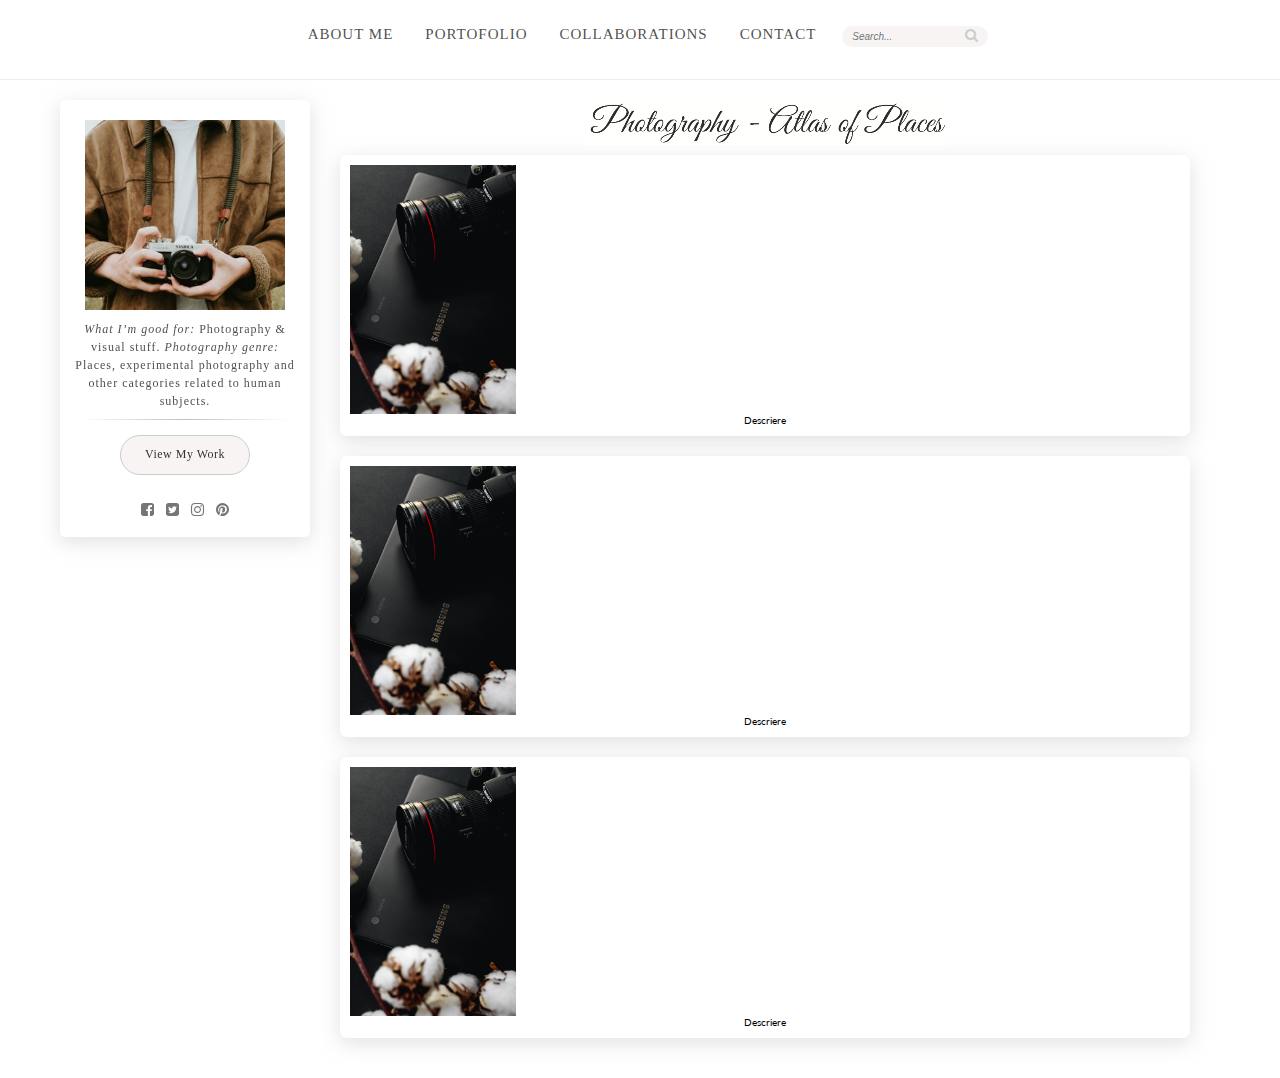
==== index.html @ b9e8eb75 "modificari proiect" ====
<!DOCTYPE html>
<html lang="en">
  <head>
    <meta charset="UTF-8" />
    <meta name="viewport" content="width=device-width, initial-scale=1.0" />
    <title>Photography-Atlas of places</title>
    <link
      href="https://fonts.googleapis.com/css2?family=Lato:ital@0;1&display=swap"
      rel="stylesheet"
    />
    <link
      href="https://fonts.googleapis.com/css2?family=Great+Vibes&display=swap"
      rel="stylesheet"
    />
    <link rel="stylesheet" href="css/font-awesome.min.css" />
    <link rel="stylesheet" href="css/style.css" />
  </head>
  <body>
    <header>
      <div class="container">
        <div class="navigation">
          <ul>
            <li>
              <a href="#">About Me</a>
            </li>
            <li>
              <a href="#">Portofolio</a>
            </li>
            <li>
              <a href="#">Collaborations</a>
            </li>
            <li>
              <a href="#">Contact</a>
            </li>
          </ul>
          <form action="index.html" method="GET" autocomplete="off">
            <input
              type="search"
              id="topSearch"
              name="s"
              placeholder="Search..."
            />
            <i class="fa fa-search"></i>
          </form>
        </div>
      </div>
    </header>
    <div class="container content">
      <aside>
        <div class="sticky">
          <div class="avatar">
            <img
              src="img/photographer_resized.jpg"
              alt="camera photo"
              class="img-responsive"
            />
          </div>
          <p class="description">
            <span> What I’m good for:</span> Photography & visual stuff.
            <span>Photography genre:</span> Places, experimental photography and
            other categories related to human subjects.
          </p>

          <div class="button">
            <a href="#images" class="btn" id="view work">View My Work</a>
          </div>
          <ul class="social media">
            <li>
              <a href="#" target="_blank">
                <i class="fa fa-facebook-square"></i>
              </a>
            </li>
            <li>
              <a href="#" target="_blank">
                <i class="fa fa-twitter-square"></i>
              </a>
            </li>
            <li>
              <a href="#" target="_blank">
                <i class="fa fa-instagram"></i>
              </a>
            </li>
            <li>
              <a href="#" target="_blank">
                <i class="fa fa-pinterest"></i>
              </a>
            </li>
          </ul>
        </div>
      </aside>
      <main>
        <div class="main-content">
          <div class="brand">
            <a href="index.html">
              <img
                src="img/Logo (3)resized.jpg"
                alt="Logo Atlas of Places"
                class="img-responsive"
              />
            </a>
          </div>

          <!-- start single post -->
          <article>
            <div class="photo">
              <a href="#">
                <img src="img/photo.jpg" alt="" class="img-responsive" />
              </a>
            </div>
            <div class="description">Descriere</div>
          </article>
          <!-- end single post -->
          <!-- start single post -->
          <article>
            <div class="photo">
              <a href="#">
                <img src="img/photo.jpg" alt="" class="img-responsive" />
              </a>
            </div>
            <div class="description">Descriere</div>
          </article>
          <!-- end single post -->
          <!-- start single post -->
          <article>
            <div class="photo">
              <a href="#">
                <img src="img/photo.jpg" alt="" class="img-responsive" />
              </a>
            </div>
            <div class="description">Descriere</div>
          </article>
          <!-- end single post -->
        </div>
      </main>
    </div>
    <footer></footer>
  </body>
</html>
---- css/style.css ----
/*start rest*/
html {
  font-size: 10px;
}

* {
  margin: 0;
  padding: 0;
  box-sizing: border-box;
}

a {
  text-decoration: none;
  color: inherit;
}
a:hover,
a:active {
  text-decoration: none;
}

input,
input:focus,
textarea,
textarea:focus,
select,
select:focus {
  box-shadow: unset;
  outline: unset;
}

body {
  padding-top: 8rem;
  font-family: "Lato", sans-serif;
}
h1 {
  font-size: 3.6rem;
  line-height: 4.6rem;
  font-weight: 700;
}

h2 {
  font-size: 2.8rem;
  line-height: 3.2rem;
  font-weight: 700;
}
h3,
h4,
h5,
h6 {
  font-size: 2.4rem;
  line-height: 3.2rem;
  font-weight: 700;
}

p {
  font-size: 1.6rem;
  line-height: 1.8rem;
  font-weight: 400;
}
.img-responsive {
  display: block;
  max-width: 100%;
}

ul,
ol {
  list-style-type: none;
}
::placeholder {
  /*check browser-support*/
  color: #707479;
}
/*end reset*/

/*start header*/
.container {
  max-width: 120rem;
  width: 100%;
  margin: 0 auto;
  display: flex;
  align-items: center;
  justify-content: space-around;
  padding: 0 2rem;
  z-index: 9999;
}
header {
  background-color: #ffffff;
  color: rgba(250, 249, 249, 0.8);
  font-size: 1.8rem;
  border-top: 1px solid transparent;
  border-bottom: 1px solid #ececec;
  padding: 0.3rem 0;
  height: 8rem;
  position: fixed;
  top: 0;
  left: 0;
  right: 0;
}
.navigation {
  display: flex;
  align-content: center;
  align-items: center;
  padding: 0 4rem;
}

header .navigation ul {
  display: flex;
  flex-direction: row;
  justify-content: center;
  align-items: center;
}
.navigation li a {
  text-transform: uppercase;
  color: rgba(31, 29, 29, 0.8);
  font-family: "Open Sans";
  font-size: 1.5rem;
  line-height: 6rem;
  letter-spacing: 1px;
  font-weight: 400;
  padding: 0 16px;
  transition: color 0.3s;
}
.navigation li a:hover {
  color: rgb(182, 175, 175);
}

header form {
  position: relative;
}
header input {
  font-size: 1.2rem;
  padding: 0.5rem 0.2rem 0.5rem 1rem;
  border-radius: 1.3rem;
  border: unset;
  margin-left: 1rem;
  background-color: rgba(248, 241, 241, 0.8);
  color: #8ea8c3;
  font-size: 1rem;
  font-style: italic;
}
.navigation .fa {
  color: #cacdce;
  font-size: 1.4rem;
  padding-top: 1.2rem;
  padding-bottom: 1rem;
}
header .fa-search {
  position: absolute;
  right: 0.5rem;
  top: 0;
  bottom: 0;
  display: flex;
  align-items: center;
  padding-right: 0.5rem;
  cursor: pointer;
}
/*end header*/

/*start general container-content style*/
.content {
  display: flex;
  align-items: stretch;
}

aside {
  width: 25rem;
  padding-top: 1.2rem;
  padding-bottom: 1.2rem;
}

main {
  flex: 1;
  margin: 2rem 3rem;
  /*background-color: rgba(248, 241, 241, 0.8);*/
}

.sticky {
  background-color: #ffffff;
  color: #2b2922;
  padding: 1rem;
  box-shadow: 0 5px 20px rgba(199, 196, 196, 0.5);
  position: sticky;
  top: 10rem;
  border-radius: 5px;
}

aside .avatar img {
  padding: 1rem 1.5rem;
  width: 100%;
  height: auto;
}
aside p.description {
  font-size: 1.2rem;
  position: relative;
  font-family: "Open Sans";
  color: rgba(31, 29, 29, 0.8);
  letter-spacing: 1px;
  font-weight: 400;
  text-align: center;
  padding-bottom: 1rem;
}
aside p.description::after {
  content: "";
  position: absolute;
  bottom: 0;
  left: 1rem;
  right: 1rem;
  height: 1px;
  background: linear-gradient(
    to right,
    transparent,
    rgba(0, 0, 0, 0.25),
    transparent
  );
}
aside p.description span {
  font-style: italic;
}

.button .btn {
  display: flex;
  justify-content: center;
  align-items: center;
  width: 13rem;
  min-height: 4rem;
  position: relative;
  background-color: rgba(248, 241, 241, 0.8);
  margin: 1.5rem auto;
  padding: 0.5rem 2rem;
  border-radius: 50px;
  border: 1px #ccc solid;
  overflow: hidden;
  cursor: pointer;
  font-family: "Open Sans";
  font-size: 1.2rem;
  letter-spacing: 0.5px;
  font-weight: 400;
  color: #333;
}
.button .btn::before {
  content: "";
  display: block;
  position: absolute;
  width: 30rem;
  height: 5rem;
  background-color: rgba(167, 155, 155, 0.4);
  transform: rotate(45deg);
  left: 50%;
  top: 0;
}
.button .btn:hover::before {
  left: -150%;
  transition: left 0.8s ease-out;
}
ul.social.media {
  display: flex;
  justify-content: center;
  align-items: center;
  padding: 5px 0 5px;
}
ul.social.media li {
  display: inline-block;
  text-align: center;
  padding: 5px 6px 4px 6px;
  font-size: 1.5rem;
  color: rgba(87, 83, 83, 0.8);
  transition: color 0.3s;
}
aside .sticky .fa-facebook-square:hover {
  color: #3b5998;
}
aside .sticky .fa-twitter-square:hover {
  color: #4099ff;
}
aside .sticky .fa-instagram:hover {
  color: #e4405f;
}
aside .sticky .fa-pinterest:hover {
  color: #bd081c;
}
/*end general container-content style*/

/*start photos-post style*/
.main-content .brand a img {
  display: block;
  max-width: 100%;
  height: auto;
  margin: 0 auto;
  padding-bottom: 1rem;
}
article {
  display: flex;
  flex-direction: column;
  justify-content: center;
  align-items: center;
  margin-bottom: 2rem;
}
article {
  flex: 1;
  background-color: #ffffff;
  padding: 1rem;
  box-shadow: 0 5px 20px rgba(199, 196, 196, 0.5);
  border-radius: 7px;
}
article img {
  width: 20%;
  height: 20%;
}
/*end article-post style*/

/*.main-content h1 {
  font-family: Scriptina, "Great Vibes", cursive;
  color: #0000 transparent;
  text-align: center;
  font-size: 42px;
  line-height: 1em;
  font-weight: 400;
  margin-bottom: 1rem;
}*/
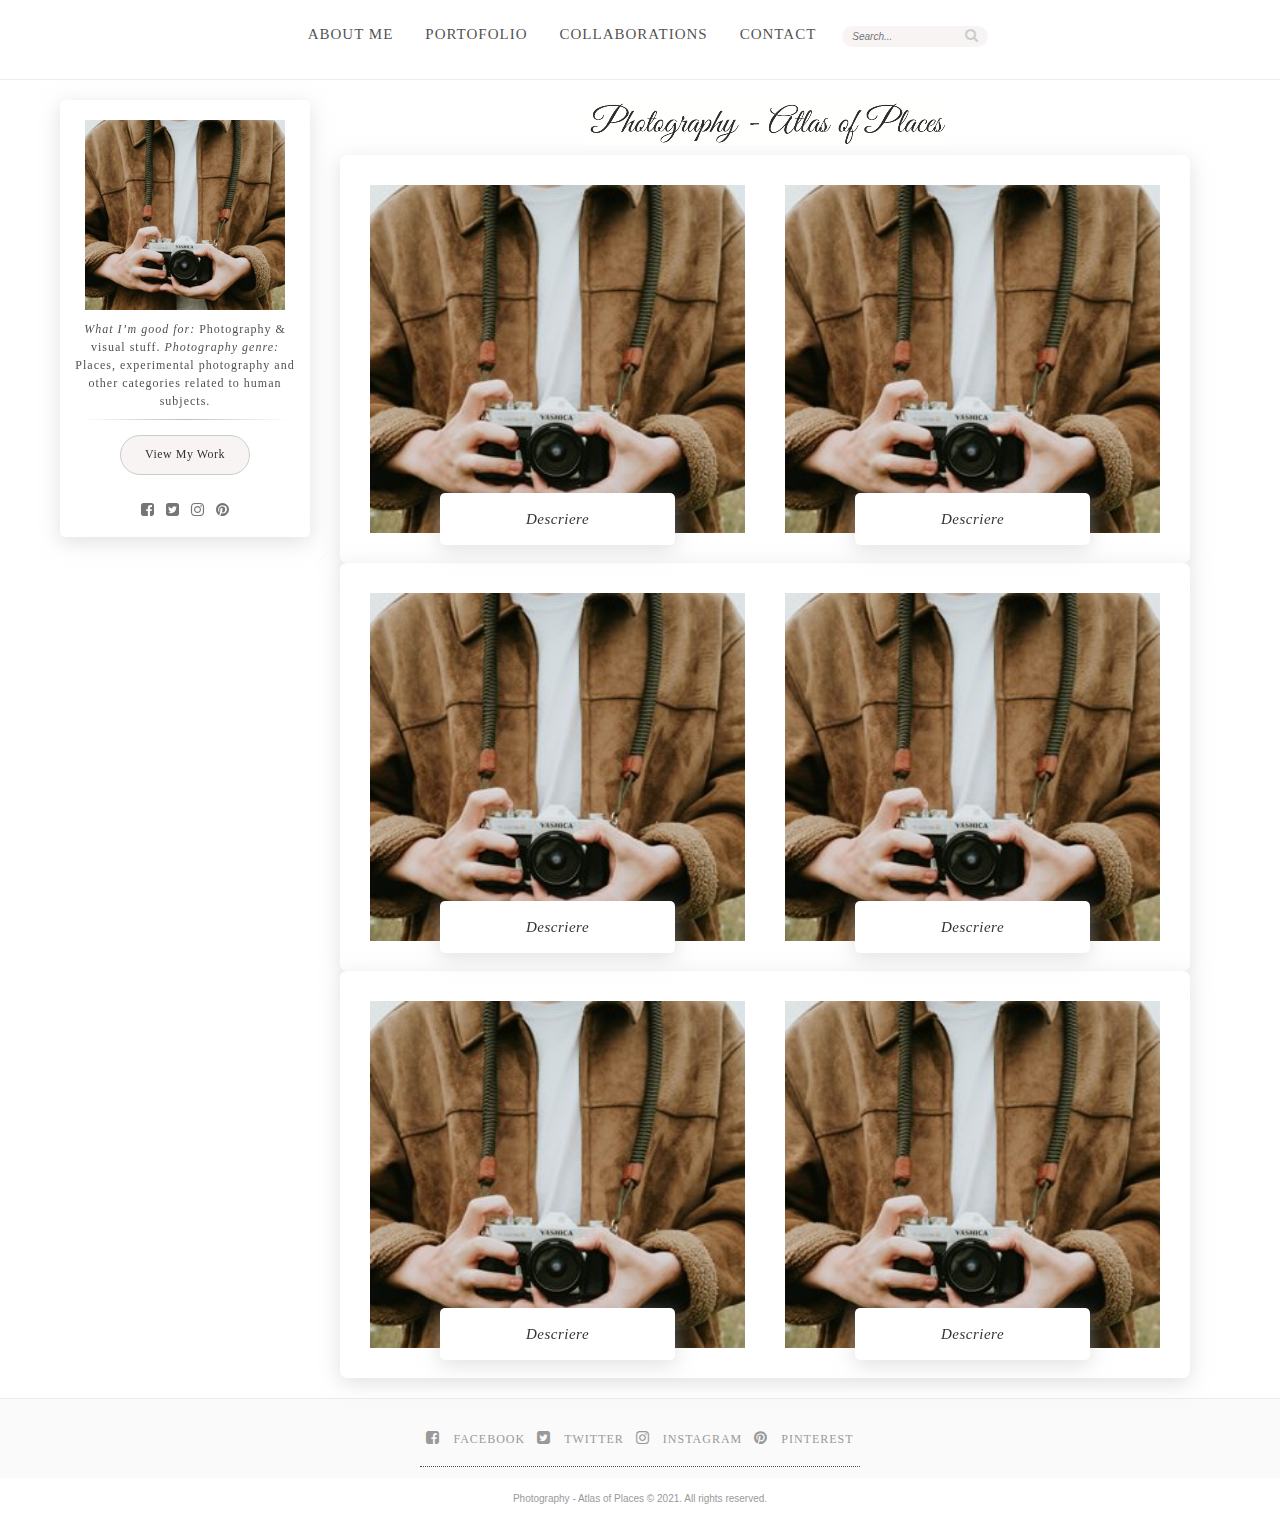
==== commit d53d7a73: "updated files" ====
--- a/index.html
+++ b/index.html
@@ -66,22 +66,22 @@
           </div>
           <ul class="social media">
             <li>
-              <a href="#" target="_blank">
+              <a href="#">
                 <i class="fa fa-facebook-square"></i>
               </a>
             </li>
             <li>
-              <a href="#" target="_blank">
+              <a href="#">
                 <i class="fa fa-twitter-square"></i>
               </a>
             </li>
             <li>
-              <a href="#" target="_blank">
+              <a href="#">
                 <i class="fa fa-instagram"></i>
               </a>
             </li>
             <li>
-              <a href="#" target="_blank">
+              <a href="#">
                 <i class="fa fa-pinterest"></i>
               </a>
             </li>
@@ -99,40 +99,137 @@
               />
             </a>
           </div>
-
           <!-- start single post -->
           <article>
-            <div class="photo">
-              <a href="#">
-                <img src="img/photo.jpg" alt="" class="img-responsive" />
-              </a>
-            </div>
-            <div class="description">Descriere</div>
+            <div class="post">
+              <a href="#">
+                <img
+                  src="img/photographer_resized.jpg"
+                  alt=""
+                  class="img-responsive"
+                />
+              </a>
+              <div class="header-post">
+                <a href="#">
+                  <h2>Descriere</h2>
+                </a>
+              </div>
+            </div>
+            <div class="post">
+              <a href="#">
+                <img
+                  src="img/photographer_resized.jpg"
+                  alt=""
+                  class="img-responsive"
+                />
+              </a>
+              <div class="header-post">
+                <a href="#">
+                  <h2>Descriere</h2>
+                </a>
+              </div>
+            </div>
           </article>
           <!-- end single post -->
           <!-- start single post -->
           <article>
-            <div class="photo">
-              <a href="#">
-                <img src="img/photo.jpg" alt="" class="img-responsive" />
-              </a>
-            </div>
-            <div class="description">Descriere</div>
+            <div class="post">
+              <a href="#">
+                <img
+                  src="img/photographer_resized.jpg"
+                  alt=""
+                  class="img-responsive"
+                />
+              </a>
+              <div class="header-post">
+                <a href="#">
+                  <h2>Descriere</h2>
+                </a>
+              </div>
+            </div>
+            <div class="post">
+              <a href="#">
+                <img
+                  src="img/photographer_resized.jpg"
+                  alt=""
+                  class="img-responsive"
+                />
+              </a>
+              <div class="header-post">
+                <a href="#">
+                  <h2>Descriere</h2>
+                </a>
+              </div>
+            </div>
           </article>
           <!-- end single post -->
           <!-- start single post -->
           <article>
-            <div class="photo">
-              <a href="#">
-                <img src="img/photo.jpg" alt="" class="img-responsive" />
-              </a>
-            </div>
-            <div class="description">Descriere</div>
+            <div class="post">
+              <a href="#">
+                <img
+                  src="img/photographer_resized.jpg"
+                  alt=""
+                  class="img-responsive"
+                />
+              </a>
+              <div class="header-post">
+                <a href="#">
+                  <h2>Descriere</h2>
+                </a>
+              </div>
+            </div>
+            <div class="post">
+              <a href="#">
+                <img
+                  src="img/photographer_resized.jpg"
+                  alt=""
+                  class="img-responsive"
+                />
+              </a>
+              <div class="header-post">
+                <a href="#">
+                  <h2>Descriere</h2>
+                </a>
+              </div>
+            </div>
           </article>
           <!-- end single post -->
         </div>
       </main>
     </div>
-    <footer></footer>
+    <footer>
+      <div class="container footer">
+        <ul class="social list">
+          <li>
+            <a href="#">
+              <i class="fa fa-facebook-square"></i>
+              <span>Facebook</span>
+            </a>
+          </li>
+          <li>
+            <a href="#">
+              <i class="fa fa-twitter-square"></i>
+              <span>Twitter</span>
+            </a>
+          </li>
+          <li>
+            <a href="#">
+              <i class="fa fa-instagram"></i>
+              <span>Instagram</span>
+            </a>
+          </li>
+          <li>
+            <a href="#">
+              <i class="fa fa-pinterest"></i>
+              <span>Pinterest</span>
+            </a>
+          </li>
+        </ul>
+      </div>
+      <p class="footer-text">
+        Photography - Atlas of Places © 2021. All rights reserved.
+      </p>
+    </footer>
   </body>
 </html>
--- a/css/style.css
+++ b/css/style.css
@@ -81,7 +81,6 @@
   align-items: center;
   justify-content: space-around;
   padding: 0 2rem;
-  z-index: 9999;
 }
 header {
   background-color: #ffffff;
@@ -92,6 +91,7 @@
   padding: 0.3rem 0;
   height: 8rem;
   position: fixed;
+  z-index: 999;
   top: 0;
   left: 0;
   right: 0;
@@ -288,32 +288,112 @@
   margin: 0 auto;
   padding-bottom: 1rem;
 }
+
 article {
   display: flex;
-  flex-direction: column;
-  justify-content: center;
-  align-items: center;
-  margin-bottom: 2rem;
-}
-article {
   flex: 1;
   background-color: #ffffff;
   padding: 1rem;
   box-shadow: 0 5px 20px rgba(199, 196, 196, 0.5);
   border-radius: 7px;
 }
-article img {
-  width: 20%;
-  height: 20%;
+article div.post {
+  width: 50%;
+}
+
+article .post img {
+  display: block;
+  width: 100%;
+  height: 100%;
+  padding: 2rem;
+}
+article div.header-post {
+  margin: -60px 90px 0;
+  background: #ffffff;
+  box-shadow: 0 5px 20px rgba(199, 196, 196, 0.5);
+  border-radius: 5px;
+  padding: 1rem 0.5rem 1rem 0.5rem;
+  z-index: 99;
+  position: relative;
+  transition: opacity 0.3s;
+}
+article div.header-post:hover {
+  opacity: 0.5;
+}
+
+div.header-post h2 {
+  font-family: "Open Sans";
+  font-size: 1.5rem;
+  letter-spacing: 0.5px;
+  font-weight: 400;
+  font-style: italic;
+  color: #333;
+  text-align: center;
+  cursor: pointer;
 }
 /*end article-post style*/
-
-/*.main-content h1 {
-  font-family: Scriptina, "Great Vibes", cursive;
-  color: #0000 transparent;
-  text-align: center;
-  font-size: 42px;
-  line-height: 1em;
-  font-weight: 400;
-  margin-bottom: 1rem;
-}*/
+/*start footer*/
+footer {
+  display: block;
+}
+div.container.footer {
+  max-width: 100%;
+  background-color: rgba(250, 249, 249, 0.8);
+  color: red;
+  font-size: 1rem;
+  border-top: 1px solid #ececec;
+  padding-top: 0.3rem;
+  height: 8rem;
+  margin-bottom: 0;
+  margin-right: 0;
+  margin-left: 0;
+}
+footer ul.social.list {
+  display: flex;
+  justify-content: center;
+  align-items: center;
+  padding: 10px 0 15px;
+  border-bottom: 1px dotted #4a4a4a;
+  text-align: center;
+}
+footer ul.social.list li {
+  display: inline-block;
+  text-align: center;
+  padding: 5px 6px 4px 6px;
+  font-size: 1.5rem;
+  color: #999;
+  transition: color 0.3s;
+}
+
+footer .fa-facebook-square:hover {
+  color: #3b5998;
+}
+footer .fa-twitter-square:hover {
+  color: #4099ff;
+}
+footer .fa-instagram:hover {
+  color: #e4405f;
+}
+footer .fa-pinterest:hover {
+  color: #bd081c;
+}
+footer ul.social.list li span {
+  text-transform: uppercase;
+  font-size: 1.2rem;
+  font-family: "Playfair Display", serif;
+  font-weight: normal;
+  color: #999;
+  display: inline-block;
+  letter-spacing: 1px;
+  margin-left: 1rem;
+}
+footer p.footer-text {
+  margin-top: 1.2rem;
+  margin-bottom: 2rem;
+  text-align: center;
+  font-family: "Poppins", sans-serif;
+  font-weight: 400;
+  font-size: 1rem;
+  color: #999;
+}
+/*end footer*/
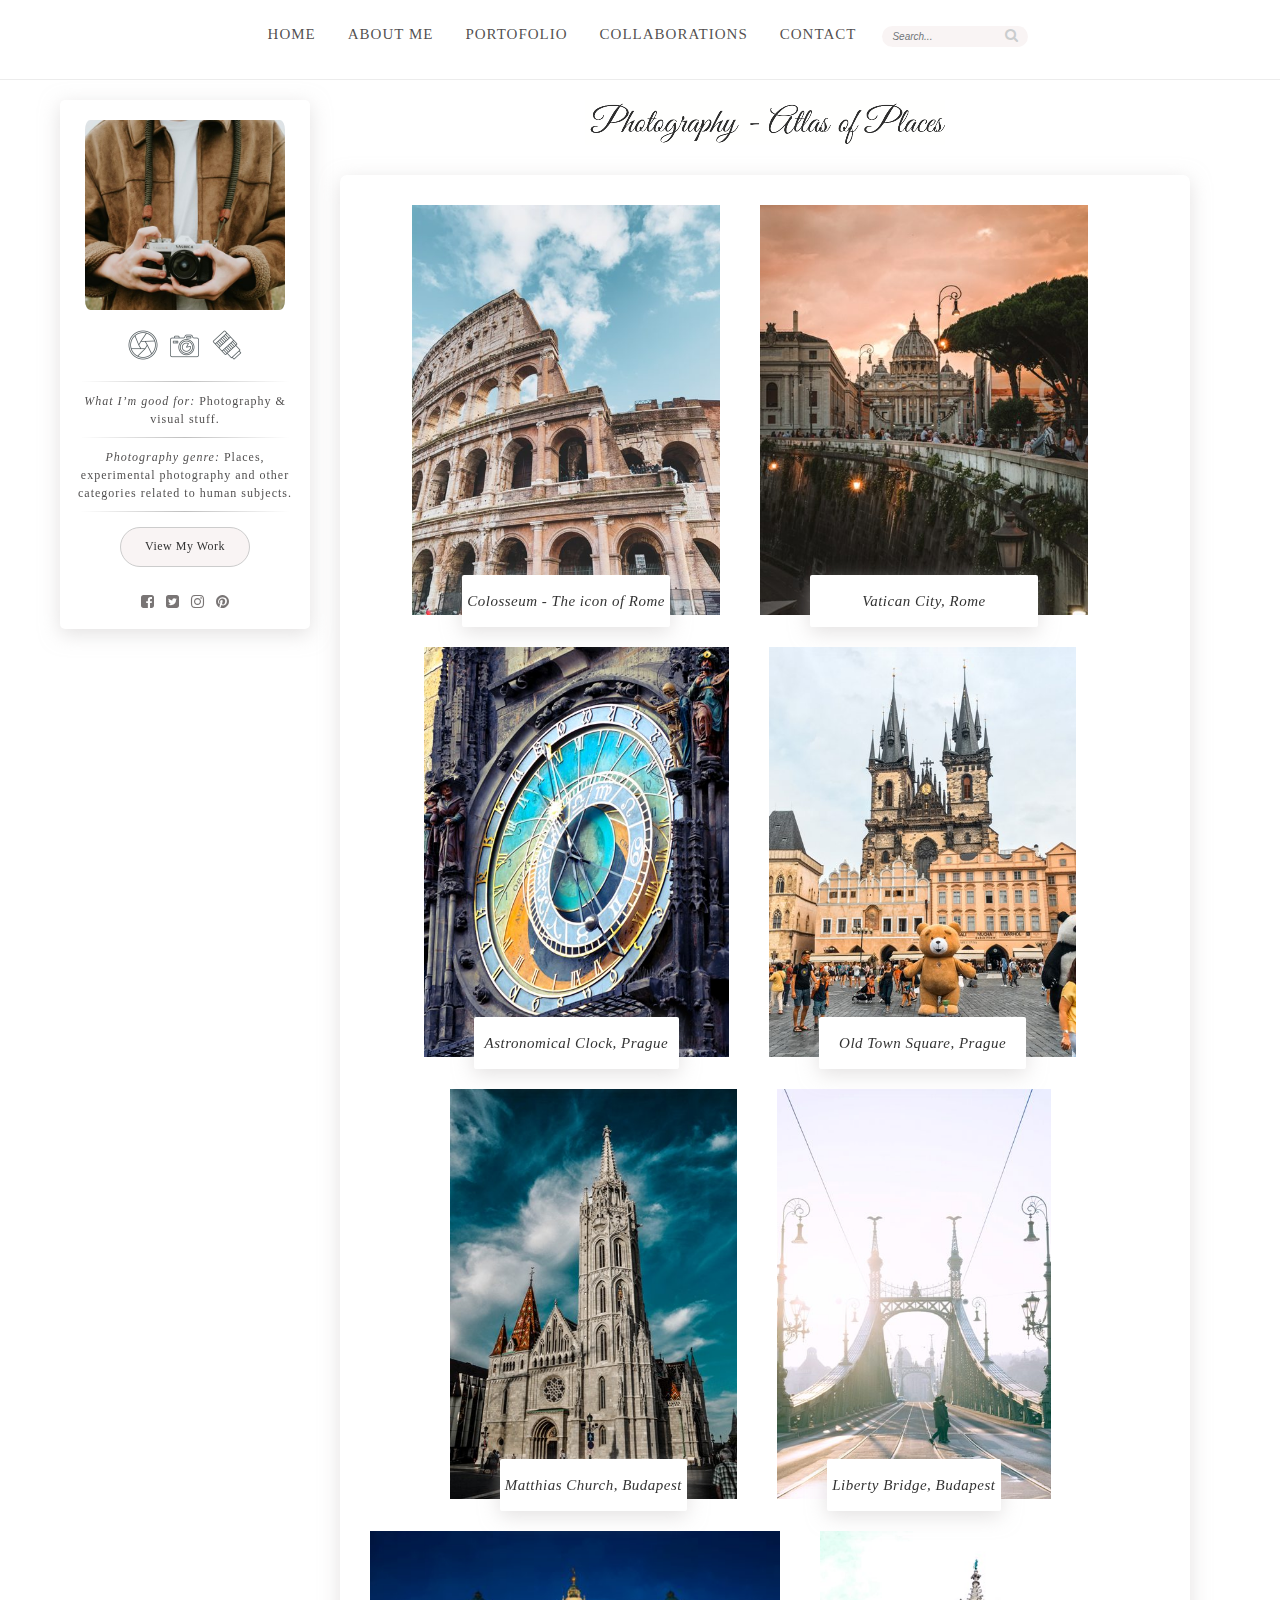
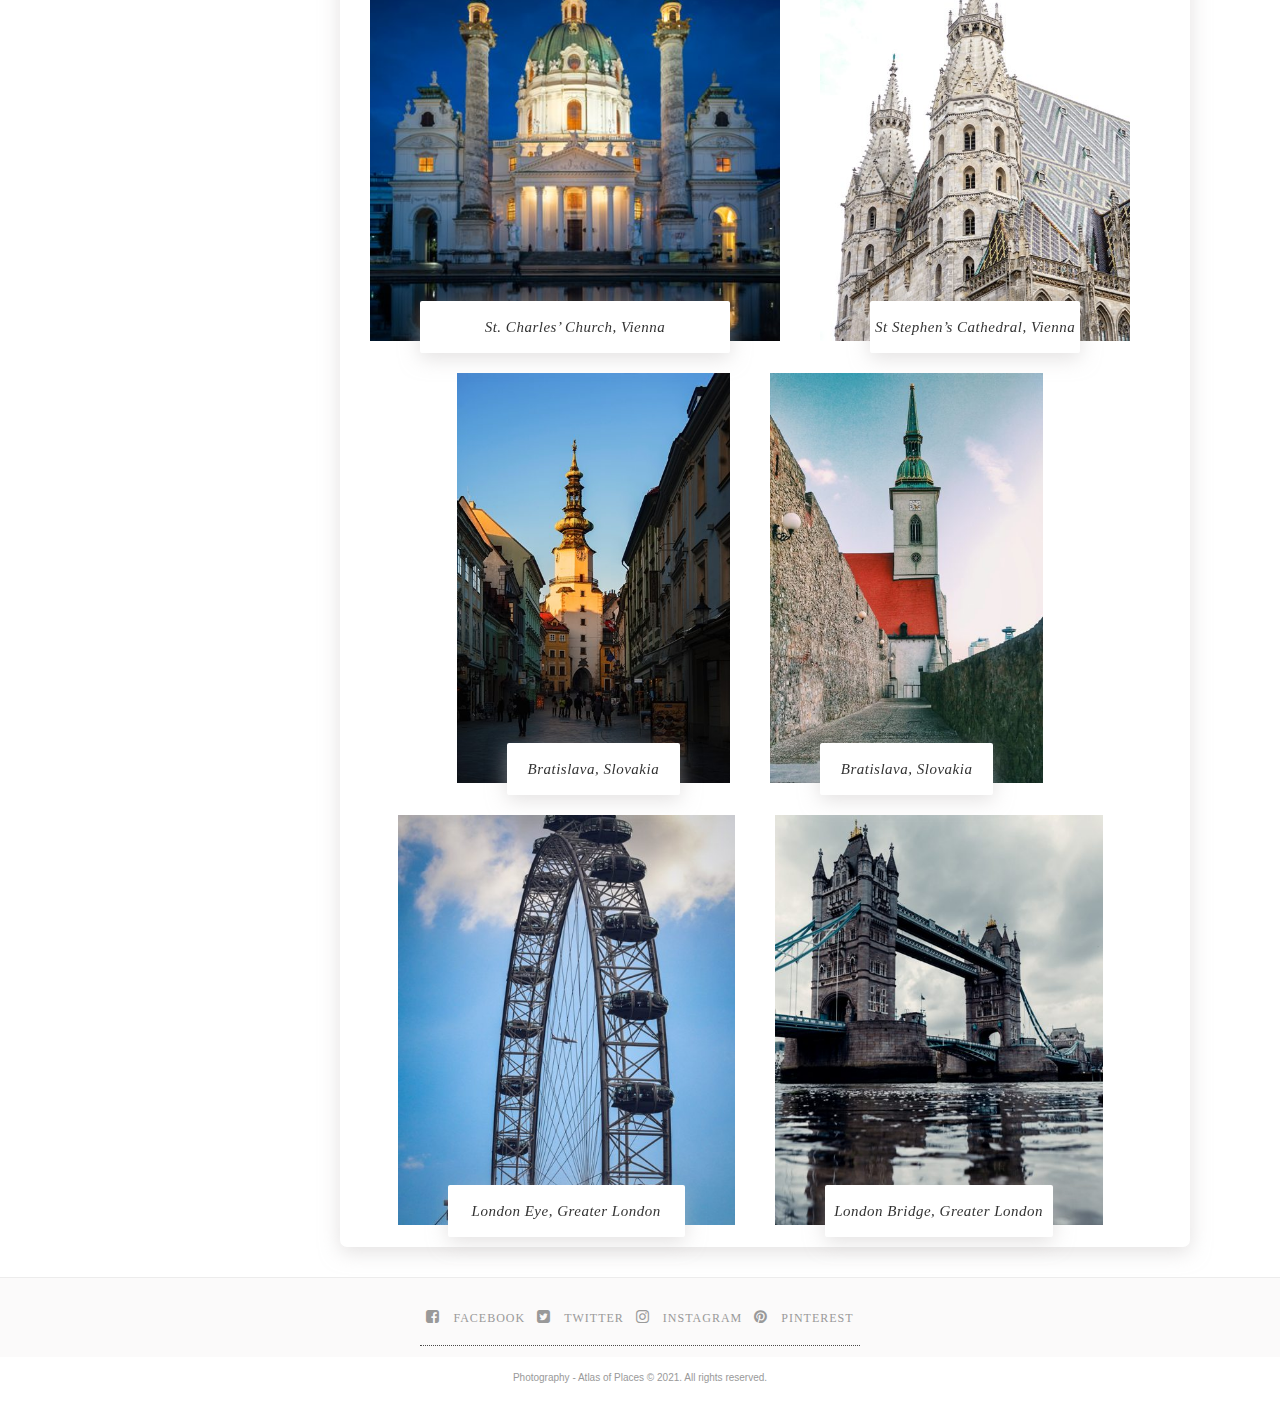
==== commit a75c1541: "new update: homepage/aboutme/portofolio/contact" ====
--- a/index.html
+++ b/index.html
@@ -21,16 +21,19 @@
         <div class="navigation">
           <ul>
             <li>
-              <a href="#">About Me</a>
-            </li>
-            <li>
-              <a href="#">Portofolio</a>
-            </li>
-            <li>
-              <a href="#">Collaborations</a>
-            </li>
-            <li>
-              <a href="#">Contact</a>
+              <a href="index.html">Home</a>
+            </li>
+            <li>
+              <a href="pages/aboutme.html">About Me</a>
+            </li>
+            <li>
+              <a href="pages/portofolio.html">Portofolio</a>
+            </li>
+            <li>
+              <a href="index.html">Collaborations</a>
+            </li>
+            <li>
+              <a href="pages/contact.html">Contact</a>
             </li>
           </ul>
           <form action="index.html" method="GET" autocomplete="off">
@@ -50,16 +53,33 @@
         <div class="sticky">
           <div class="avatar">
             <img
-              src="img/photographer_resized.jpg"
+              src="img/photographer.jpg"
               alt="camera photo"
               class="img-responsive"
             />
           </div>
-          <p class="description">
-            <span> What I’m good for:</span> Photography & visual stuff.
-            <span>Photography genre:</span> Places, experimental photography and
-            other categories related to human subjects.
-          </p>
+
+          <div class="icons">
+            <ul>
+              <li>
+                <img src="img/pic.jpg" alt="picture" />
+              </li>
+              <li>
+                <img src="img/camara.jpg" alt="camera" />
+              </li>
+              <li>
+                <img src="img/obiectiv-camara.jpg" alt="obiectiv-camera" />
+              </li>
+            </ul>
+          </div>
+
+          <div class="description">
+            <p><span> What I’m good for:</span> Photography & visual stuff.</p>
+            <p>
+              <span>Photography genre:</span> Places, experimental photography
+              and other categories related to human subjects.
+            </p>
+          </div>
 
           <div class="button">
             <a href="#images" class="btn" id="view work">View My Work</a>
@@ -89,112 +109,210 @@
         </div>
       </aside>
       <main>
+        <div class="brand">
+          <a href="index.html">
+            <img
+              src="img/Logo (3)resized.jpg"
+              alt="Logo Atlas of Places"
+              class="img-responsive"
+            />
+          </a>
+        </div>
         <div class="main-content">
-          <div class="brand">
-            <a href="index.html">
-              <img
-                src="img/Logo (3)resized.jpg"
-                alt="Logo Atlas of Places"
-                class="img-responsive"
-              />
-            </a>
-          </div>
-          <!-- start single post -->
           <article>
-            <div class="post">
-              <a href="#">
-                <img
-                  src="img/photographer_resized.jpg"
-                  alt=""
-                  class="img-responsive"
-                />
-              </a>
-              <div class="header-post">
-                <a href="#">
-                  <h2>Descriere</h2>
-                </a>
-              </div>
-            </div>
-            <div class="post">
-              <a href="#">
-                <img
-                  src="img/photographer_resized.jpg"
-                  alt=""
-                  class="img-responsive"
-                />
-              </a>
-              <div class="header-post">
-                <a href="#">
-                  <h2>Descriere</h2>
-                </a>
-              </div>
-            </div>
+            <!-- start single post -->
+            <div class="single-post">
+              <div class="post">
+                <a href="#">
+                  <img
+                    src="img/Rome (1).jpg"
+                    alt="Rome"
+                    class="img-responsive"
+                  />
+                </a>
+                <div class="header-post">
+                  <a href="#">
+                    <h2>Colosseum - The icon of Rome</h2>
+                  </a>
+                </div>
+              </div>
+              <div class="post">
+                <a href="#">
+                  <img
+                    src="img/Rome (2).jpg"
+                    alt="Rome"
+                    class="img-responsive"
+                  />
+                </a>
+                <div class="header-post">
+                  <a href="#">
+                    <h2>Vatican City, Rome</h2>
+                  </a>
+                </div>
+              </div>
+            </div>
+            <!-- end single post -->
+            <!-- start single post -->
+            <div class="single-post">
+              <div class="post">
+                <a href="#">
+                  <img
+                    src="img/Prague (1).jpg"
+                    alt="Prague"
+                    class="img-responsive"
+                  />
+                </a>
+                <div class="header-post">
+                  <a href="#">
+                    <h2>Astronomical Clock, Prague</h2>
+                  </a>
+                </div>
+              </div>
+              <div class="post">
+                <a href="#">
+                  <img
+                    src="img/Prague (2).jpg"
+                    alt="Prague"
+                    class="img-responsive"
+                  />
+                </a>
+                <div class="header-post">
+                  <a href="#">
+                    <h2>Old Town Square, Prague</h2>
+                  </a>
+                </div>
+              </div>
+            </div>
+            <!-- end single post -->
+            <!-- start single post -->
+            <div class="single-post">
+              <div class="post">
+                <a href="#">
+                  <img
+                    src="img/Budapest (1).jpg"
+                    alt="Budapest"
+                    class="img-responsive"
+                  />
+                </a>
+                <div class="header-post">
+                  <a href="#">
+                    <h2>Matthias Church, Budapest</h2>
+                  </a>
+                </div>
+              </div>
+              <div class="post">
+                <a href="#">
+                  <img
+                    src="img/Budapest (2).jpg"
+                    alt="Budapest"
+                    class="img-responsive"
+                  />
+                </a>
+                <div class="header-post">
+                  <a href="#">
+                    <h2>Liberty Bridge, Budapest</h2>
+                  </a>
+                </div>
+              </div>
+            </div>
+            <!-- end single post -->
+            <!-- start single post -->
+            <div class="single-post">
+              <div class="post">
+                <a href="#">
+                  <img
+                    src="img/Viena (1).jpg"
+                    alt="Vienna"
+                    class="img-responsive"
+                  />
+                </a>
+                <div class="header-post">
+                  <a href="#">
+                    <h2>St. Charles’ Church, Vienna</h2>
+                  </a>
+                </div>
+              </div>
+              <div class="post">
+                <a href="#">
+                  <img
+                    src="img/Viena (2).jpg"
+                    alt="Vienna"
+                    class="img-responsive"
+                  />
+                </a>
+                <div class="header-post">
+                  <a href="#">
+                    <h2>St Stephen’s Cathedral, Vienna</h2>
+                  </a>
+                </div>
+              </div>
+            </div>
+            <!-- end single post -->
+            <!-- start single post -->
+            <div class="single-post">
+              <div class="post">
+                <a href="#">
+                  <img
+                    src="img/Bratislava (1).jpg"
+                    alt="Bratislava"
+                    class="img-responsive"
+                  />
+                </a>
+                <div class="header-post">
+                  <a href="#">
+                    <h2>Bratislava, Slovakia</h2>
+                  </a>
+                </div>
+              </div>
+              <div class="post">
+                <a href="#">
+                  <img
+                    src="img/Bratislava (2).jpg"
+                    alt="Bratislava"
+                    class="img-responsive"
+                  />
+                </a>
+                <div class="header-post">
+                  <a href="#">
+                    <h2>Bratislava, Slovakia</h2>
+                  </a>
+                </div>
+              </div>
+            </div>
+            <!-- end single post -->
+            <!-- start single post -->
+            <div class="single-post">
+              <div class="post">
+                <a href="#">
+                  <img
+                    src="img/London (1).jpg"
+                    alt="London"
+                    class="img-responsive"
+                  />
+                </a>
+                <div class="header-post">
+                  <a href="#">
+                    <h2>London Eye, Greater London</h2>
+                  </a>
+                </div>
+              </div>
+              <div class="post">
+                <a href="#">
+                  <img
+                    src="img/London (2).jpg"
+                    alt="London"
+                    class="img-responsive"
+                  />
+                </a>
+                <div class="header-post">
+                  <a href="#">
+                    <h2>London Bridge, Greater London</h2>
+                  </a>
+                </div>
+              </div>
+            </div>
+            <!-- end single post -->
           </article>
-          <!-- end single post -->
-          <!-- start single post -->
-          <article>
-            <div class="post">
-              <a href="#">
-                <img
-                  src="img/photographer_resized.jpg"
-                  alt=""
-                  class="img-responsive"
-                />
-              </a>
-              <div class="header-post">
-                <a href="#">
-                  <h2>Descriere</h2>
-                </a>
-              </div>
-            </div>
-            <div class="post">
-              <a href="#">
-                <img
-                  src="img/photographer_resized.jpg"
-                  alt=""
-                  class="img-responsive"
-                />
-              </a>
-              <div class="header-post">
-                <a href="#">
-                  <h2>Descriere</h2>
-                </a>
-              </div>
-            </div>
-          </article>
-          <!-- end single post -->
-          <!-- start single post -->
-          <article>
-            <div class="post">
-              <a href="#">
-                <img
-                  src="img/photographer_resized.jpg"
-                  alt=""
-                  class="img-responsive"
-                />
-              </a>
-              <div class="header-post">
-                <a href="#">
-                  <h2>Descriere</h2>
-                </a>
-              </div>
-            </div>
-            <div class="post">
-              <a href="#">
-                <img
-                  src="img/photographer_resized.jpg"
-                  alt=""
-                  class="img-responsive"
-                />
-              </a>
-              <div class="header-post">
-                <a href="#">
-                  <h2>Descriere</h2>
-                </a>
-              </div>
-            </div>
-          </article>
-          <!-- end single post -->
         </div>
       </main>
     </div>
--- a/css/style.css
+++ b/css/style.css
@@ -67,7 +67,6 @@
   list-style-type: none;
 }
 ::placeholder {
-  /*check browser-support*/
   color: #707479;
 }
 /*end reset*/
@@ -171,7 +170,6 @@
 main {
   flex: 1;
   margin: 2rem 3rem;
-  /*background-color: rgba(248, 241, 241, 0.8);*/
 }
 
 .sticky {
@@ -188,18 +186,36 @@
   padding: 1rem 1.5rem;
   width: 100%;
   height: auto;
-}
-aside p.description {
-  font-size: 1.2rem;
+  border-radius: 20px;
+}
+
+aside div.icons ul {
+  display: flex;
   position: relative;
-  font-family: "Open Sans";
-  color: rgba(31, 29, 29, 0.8);
-  letter-spacing: 1px;
-  font-weight: 400;
-  text-align: center;
+  justify-content: center;
+  align-items: center;
+  padding: 5px 0 5px;
+}
+aside div.icons ul li {
+  display: inline-block;
+  text-align: center;
+  padding: 5px 6px 4px 6px;
+  font-size: 1.5rem;
+}
+
+aside div.icons img {
+  display: inline-block;
+  max-width: 3rem;
+  height: 4rem;
+  margin: 0 auto;
   padding-bottom: 1rem;
-}
-aside p.description::after {
+  opacity: 1;
+  transition: opacity 0.25s ease-in-out;
+}
+aside div.icons img:hover {
+  opacity: 0.5;
+}
+aside div.icons ul::after {
   content: "";
   position: absolute;
   bottom: 0;
@@ -213,7 +229,33 @@
     transparent
   );
 }
-aside p.description span {
+
+aside div.description p {
+  font-size: 1.2rem;
+  position: relative;
+  font-family: "Open Sans";
+  color: rgba(31, 29, 29, 0.8);
+  letter-spacing: 1px;
+  font-weight: 400;
+  text-align: center;
+  padding-top: 1rem;
+  padding-bottom: 1rem;
+}
+aside .description p::after {
+  content: "";
+  position: absolute;
+  bottom: 0;
+  left: 1rem;
+  right: 1rem;
+  height: 1px;
+  background: linear-gradient(
+    to right,
+    transparent,
+    rgba(0, 0, 0, 0.25),
+    transparent
+  );
+}
+aside .description span {
   font-style: italic;
 }
 
@@ -280,38 +322,42 @@
 }
 /*end general container-content style*/
 
-/*start photos-post style*/
-.main-content .brand a img {
+/*start main-content*/
+.brand a img {
   display: block;
   max-width: 100%;
   height: auto;
   margin: 0 auto;
   padding-bottom: 1rem;
 }
-
-article {
+.main-content {
   display: flex;
   flex: 1;
   background-color: #ffffff;
   padding: 1rem;
+  margin-top: 2rem;
+  margin-bottom: 1rem;
   box-shadow: 0 5px 20px rgba(199, 196, 196, 0.5);
   border-radius: 7px;
 }
-article div.post {
-  width: 50%;
-}
-
+article .single-post {
+  display: flex;
+  justify-content: center;
+  align-content: center;
+  align-items: center;
+}
 article .post img {
   display: block;
+  max-width: 100%;
   width: 100%;
-  height: 100%;
+  height: 45rem;
   padding: 2rem;
 }
 article div.header-post {
-  margin: -60px 90px 0;
+  margin: -60px 70px 0;
   background: #ffffff;
   box-shadow: 0 5px 20px rgba(199, 196, 196, 0.5);
-  border-radius: 5px;
+  border-radius: 2px;
   padding: 1rem 0.5rem 1rem 0.5rem;
   z-index: 99;
   position: relative;
@@ -320,7 +366,6 @@
 article div.header-post:hover {
   opacity: 0.5;
 }
-
 div.header-post h2 {
   font-family: "Open Sans";
   font-size: 1.5rem;
@@ -331,7 +376,7 @@
   text-align: center;
   cursor: pointer;
 }
-/*end article-post style*/
+/*end main-content*/
 /*start footer*/
 footer {
   display: block;
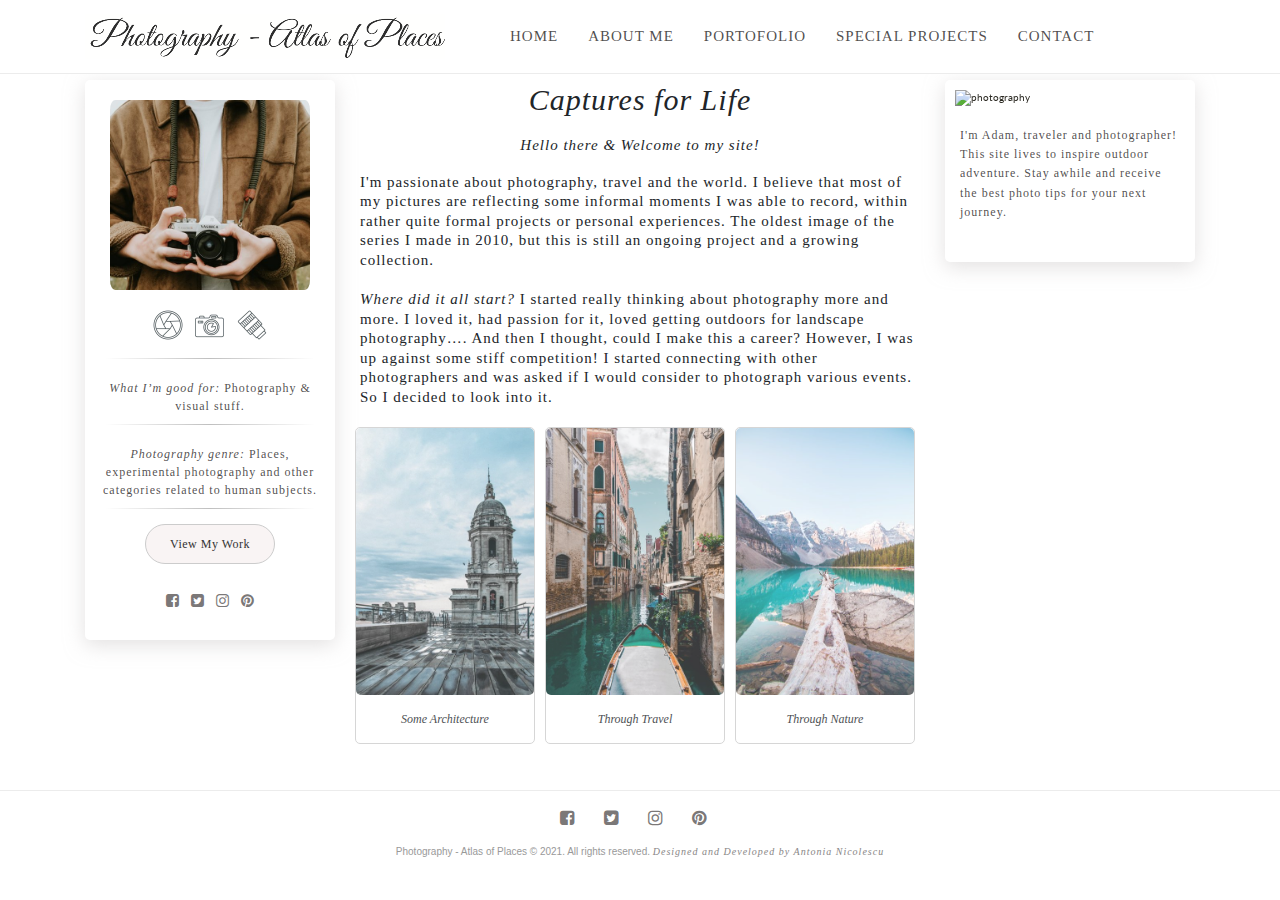
==== commit d06ffc90: "last updates for static website" ====
--- a/index.html
+++ b/index.html
@@ -13,41 +13,50 @@
       rel="stylesheet"
     />
     <link rel="stylesheet" href="css/font-awesome.min.css" />
+    <link rel="stylesheet" href="css/bootstrap.min.css" />
     <link rel="stylesheet" href="css/style.css" />
   </head>
   <body>
-    <header>
+    <nav class="navbar navbar-expand-lg">
       <div class="container">
-        <div class="navigation">
-          <ul>
-            <li>
-              <a href="index.html">Home</a>
-            </li>
-            <li>
-              <a href="pages/aboutme.html">About Me</a>
-            </li>
-            <li>
-              <a href="pages/portofolio.html">Portofolio</a>
-            </li>
-            <li>
-              <a href="index.html">Collaborations</a>
-            </li>
-            <li>
-              <a href="pages/contact.html">Contact</a>
+        <a class="navbar-brand" href="index.html">
+          <img src="img/Logo (3)resized.jpg" alt="Logo" />
+        </a>
+        <button
+          class="navbar-toggler"
+          type="button"
+          data-toggle="collapse"
+          data-target="#navbarNav"
+          aria-controls="navbarNav"
+          aria-expanded="false"
+          aria-label="Toggle navigation"
+        >
+          <span class="navbar-toggler-icon"></span>
+        </button>
+        <div class="collapse navbar-collapse" id="navbarNav">
+          <ul class="navbar-nav">
+            <li class="nav-item">
+              <a class="nav-link" href="index.html">Home</a>
+            </li>
+            <li class="nav-item">
+              <a class="nav-link" href="aboutme.html">About Me</a>
+            </li>
+            <li class="nav-item">
+              <a class="nav-link" href="portofolio.html">Portofolio</a>
+            </li>
+            <li class="nav-item">
+              <a class="nav-link" href="specialprojects.html"
+                >Special Projects</a
+              >
+            </li>
+            <li class="nav-item">
+              <a class="nav-link" href="contact.html">Contact</a>
             </li>
           </ul>
-          <form action="index.html" method="GET" autocomplete="off">
-            <input
-              type="search"
-              id="topSearch"
-              name="s"
-              placeholder="Search..."
-            />
-            <i class="fa fa-search"></i>
-          </form>
         </div>
       </div>
-    </header>
+    </nav>
+
     <div class="container content">
       <aside>
         <div class="sticky">
@@ -82,7 +91,9 @@
           </div>
 
           <div class="button">
-            <a href="#images" class="btn" id="view work">View My Work</a>
+            <a href="portofolio.html" class="btn" id="view work"
+              >View My Work</a
+            >
           </div>
           <ul class="social media">
             <li>
@@ -108,246 +119,166 @@
           </ul>
         </div>
       </aside>
+
       <main>
-        <div class="brand">
-          <a href="index.html">
-            <img
-              src="img/Logo (3)resized.jpg"
-              alt="Logo Atlas of Places"
-              class="img-responsive"
-            />
-          </a>
-        </div>
-        <div class="main-content">
-          <article>
-            <!-- start single post -->
-            <div class="single-post">
-              <div class="post">
-                <a href="#">
-                  <img
-                    src="img/Rome (1).jpg"
-                    alt="Rome"
-                    class="img-responsive"
-                  />
-                </a>
-                <div class="header-post">
-                  <a href="#">
-                    <h2>Colosseum - The icon of Rome</h2>
-                  </a>
+        <div class="title">
+          <h1>Captures for Life</h1>
+        </div>
+        <div>
+          <p class="subtitle">Hello there & Welcome to my site!</p>
+          <p class="description">
+            I'm passionate about photography, travel and the world. I believe
+            that most of my pictures are reflecting some informal moments I was
+            able to record, within rather quite formal projects or personal
+            experiences. The oldest image of the series I made in 2010, but this
+            is still an ongoing project and a growing collection.
+          </p>
+          <p class="description">
+            <span>Where did it all start?</span>
+            I started really thinking about photography more and more. I loved
+            it, had passion for it, loved getting outdoors for landscape
+            photography…. And then I thought, could I make this a career?
+            However, I was up against some stiff competition! I started
+            connecting with other photographers and was asked if I would
+            consider to photograph various events. So I decided to look into it.
+          </p>
+        </div>
+
+        <div class="gallery-section">
+          <div class="gallery">
+            <a target="_parent" href="portofolio.html">
+              <img
+                src="img/gallery photo (1).jpg"
+                alt="Architecture"
+                class="img-responsive"
+              />
+            </a>
+            <div class="desc">Some Architecture</div>
+          </div>
+
+          <div class="gallery">
+            <a target="_parent" href="portofolio.html">
+              <img
+                src="img/gallery photo (2).jpg"
+                alt="Travel"
+                class="img-responsive"
+              />
+            </a>
+            <div class="desc">Through Travel</div>
+          </div>
+
+          <div class="gallery">
+            <a target="_parent" href="portofolio.html">
+              <img
+                src="img/gallery photo (3).jpg"
+                alt="Forest"
+                class="img-responsive"
+              />
+            </a>
+            <div class="desc">Through Nature</div>
+          </div>
+        </div>
+      </main>
+
+      <aside class="hide-responsive">
+        <section class="container-fluid">
+          <div class="row">
+            <div class="container">
+              <div class="row">
+                <!-- start slider1 -->
+                <div class="col-sm-12 col-md-12 col-lg-12">
+                  <div id="poza1" class="carousel slide" data-ride="carousel">
+                    <div class="carousel-inner">
+                      <div class="carousel-item active">
+                        <img
+                          src="https://images.pexels.com/photos/6108392/pexels-photo-6108392.jpeg?auto=compress&cs=tinysrgb&dpr=1&w=500/400x400"
+                          alt="photography"
+                          class="d-block w-100"
+                        />
+                      </div>
+                      <div class="carousel-item">
+                        <img
+                          src="https://images.unsplash.com/photo-1551314683-910ce92bed59?ixid=MXwxMjA3fDB8MHxzZWFyY2h8Mjc1fHxwaG90b2dyYXBoZXJ8ZW58MHx8MHw%3D&ixlib=rb-1.2.1&auto=format&fit=crop&w=500&q=60/500x500"
+                          alt="photography"
+                          class="d-block w-100"
+                        />
+                      </div>
+                      <div class="carousel-item">
+                        <img
+                          src="https://images.unsplash.com/photo-1518437042148-3e377ea057df?ixid=MXwxMjA3fDB8MHxzZWFyY2h8MTV8fHBob3RvZ3JhcGhlcnxlbnwwfHwwfA%3D%3D&ixlib=rb-1.2.1&auto=format&fit=crop&w=500&q=60/500x500"
+                          alt="photography"
+                          class="d-block w-100"
+                        />
+                      </div>
+                      <div class="carousel-item">
+                        <img
+                          src="https://images.unsplash.com/photo-1550840545-2b26707eee92?ixid=MXwxMjA3fDB8MHxzZWFyY2h8OTF8fGNhbWVyYSUyMHBob3RvfGVufDB8fDB8&ixlib=rb-1.2.1&auto=format&fit=crop&w=500&q=60/500x500"
+                          alt="photography"
+                          class="d-block w-100"
+                        />
+                      </div>
+                      <div class="carousel-item">
+                        <img
+                          src="https://images.unsplash.com/photo-1605325811498-79372c930a3f?ixid=MXwxMjA3fDB8MHxzZWFyY2h8NTZ8fHBob3RvZ3JhcGhlcnxlbnwwfHwwfA%3D%3D&ixlib=rb-1.2.1&auto=format&fit=crop&w=500&q=60/500x500"
+                          alt="photography"
+                          class="d-block w-100"
+                        />
+                      </div>
+                      <div class="carousel-item">
+                        <img
+                          src="https://images.unsplash.com/photo-1564647318295-30ec5f4c7c13?ixid=MXwxMjA3fDB8MHxzZWFyY2h8MTAxfHxwaG90b2dyYXBoZXJ8ZW58MHx8MHw%3D&ixlib=rb-1.2.1&auto=format&fit=crop&w=500&q=60/500x500"
+                          alt="photography"
+                          class="d-block w-100"
+                        />
+                      </div>
+                    </div>
+                  </div>
                 </div>
-              </div>
-              <div class="post">
-                <a href="#">
-                  <img
-                    src="img/Rome (2).jpg"
-                    alt="Rome"
-                    class="img-responsive"
-                  />
-                </a>
-                <div class="header-post">
-                  <a href="#">
-                    <h2>Vatican City, Rome</h2>
-                  </a>
-                </div>
+                <!-- end slider1 -->
               </div>
             </div>
-            <!-- end single post -->
-            <!-- start single post -->
-            <div class="single-post">
-              <div class="post">
-                <a href="#">
-                  <img
-                    src="img/Prague (1).jpg"
-                    alt="Prague"
-                    class="img-responsive"
-                  />
-                </a>
-                <div class="header-post">
-                  <a href="#">
-                    <h2>Astronomical Clock, Prague</h2>
-                  </a>
-                </div>
-              </div>
-              <div class="post">
-                <a href="#">
-                  <img
-                    src="img/Prague (2).jpg"
-                    alt="Prague"
-                    class="img-responsive"
-                  />
-                </a>
-                <div class="header-post">
-                  <a href="#">
-                    <h2>Old Town Square, Prague</h2>
-                  </a>
-                </div>
-              </div>
+            <div class="about">
+              <p>
+                I'm Adam, traveler and photographer! This site lives to inspire
+                outdoor adventure. Stay awhile and receive the best photo tips
+                for your next journey.
+              </p>
             </div>
-            <!-- end single post -->
-            <!-- start single post -->
-            <div class="single-post">
-              <div class="post">
-                <a href="#">
-                  <img
-                    src="img/Budapest (1).jpg"
-                    alt="Budapest"
-                    class="img-responsive"
-                  />
-                </a>
-                <div class="header-post">
-                  <a href="#">
-                    <h2>Matthias Church, Budapest</h2>
-                  </a>
-                </div>
-              </div>
-              <div class="post">
-                <a href="#">
-                  <img
-                    src="img/Budapest (2).jpg"
-                    alt="Budapest"
-                    class="img-responsive"
-                  />
-                </a>
-                <div class="header-post">
-                  <a href="#">
-                    <h2>Liberty Bridge, Budapest</h2>
-                  </a>
-                </div>
-              </div>
-            </div>
-            <!-- end single post -->
-            <!-- start single post -->
-            <div class="single-post">
-              <div class="post">
-                <a href="#">
-                  <img
-                    src="img/Viena (1).jpg"
-                    alt="Vienna"
-                    class="img-responsive"
-                  />
-                </a>
-                <div class="header-post">
-                  <a href="#">
-                    <h2>St. Charles’ Church, Vienna</h2>
-                  </a>
-                </div>
-              </div>
-              <div class="post">
-                <a href="#">
-                  <img
-                    src="img/Viena (2).jpg"
-                    alt="Vienna"
-                    class="img-responsive"
-                  />
-                </a>
-                <div class="header-post">
-                  <a href="#">
-                    <h2>St Stephen’s Cathedral, Vienna</h2>
-                  </a>
-                </div>
-              </div>
-            </div>
-            <!-- end single post -->
-            <!-- start single post -->
-            <div class="single-post">
-              <div class="post">
-                <a href="#">
-                  <img
-                    src="img/Bratislava (1).jpg"
-                    alt="Bratislava"
-                    class="img-responsive"
-                  />
-                </a>
-                <div class="header-post">
-                  <a href="#">
-                    <h2>Bratislava, Slovakia</h2>
-                  </a>
-                </div>
-              </div>
-              <div class="post">
-                <a href="#">
-                  <img
-                    src="img/Bratislava (2).jpg"
-                    alt="Bratislava"
-                    class="img-responsive"
-                  />
-                </a>
-                <div class="header-post">
-                  <a href="#">
-                    <h2>Bratislava, Slovakia</h2>
-                  </a>
-                </div>
-              </div>
-            </div>
-            <!-- end single post -->
-            <!-- start single post -->
-            <div class="single-post">
-              <div class="post">
-                <a href="#">
-                  <img
-                    src="img/London (1).jpg"
-                    alt="London"
-                    class="img-responsive"
-                  />
-                </a>
-                <div class="header-post">
-                  <a href="#">
-                    <h2>London Eye, Greater London</h2>
-                  </a>
-                </div>
-              </div>
-              <div class="post">
-                <a href="#">
-                  <img
-                    src="img/London (2).jpg"
-                    alt="London"
-                    class="img-responsive"
-                  />
-                </a>
-                <div class="header-post">
-                  <a href="#">
-                    <h2>London Bridge, Greater London</h2>
-                  </a>
-                </div>
-              </div>
-            </div>
-            <!-- end single post -->
-          </article>
-        </div>
-      </main>
+          </div>
+        </section>
+      </aside>
     </div>
+
     <footer>
-      <div class="container footer">
-        <ul class="social list">
-          <li>
-            <a href="#">
-              <i class="fa fa-facebook-square"></i>
-              <span>Facebook</span>
-            </a>
-          </li>
-          <li>
-            <a href="#">
-              <i class="fa fa-twitter-square"></i>
-              <span>Twitter</span>
-            </a>
-          </li>
-          <li>
-            <a href="#">
-              <i class="fa fa-instagram"></i>
-              <span>Instagram</span>
-            </a>
-          </li>
-          <li>
-            <a href="#">
-              <i class="fa fa-pinterest"></i>
-              <span>Pinterest</span>
-            </a>
-          </li>
-        </ul>
-      </div>
+      <ul class="social-list">
+        <li>
+          <a href="#">
+            <i class="fa fa-facebook-square"></i>
+          </a>
+        </li>
+        <li>
+          <a href="#">
+            <i class="fa fa-twitter-square"></i>
+          </a>
+        </li>
+        <li>
+          <a href="#">
+            <i class="fa fa-instagram"></i>
+          </a>
+        </li>
+        <li>
+          <a href="#">
+            <i class="fa fa-pinterest"></i>
+          </a>
+        </li>
+      </ul>
       <p class="footer-text">
         Photography - Atlas of Places © 2021. All rights reserved.
+        <span>Designed and Developed by Antonia Nicolescu</span>
       </p>
     </footer>
+
+    <script src="https://ajax.googleapis.com/ajax/libs/jquery/3.5.1/jquery.min.js"></script>
+    <script src="js/bootstrap.js"></script>
   </body>
 </html>
--- a/css/style.css
+++ b/css/style.css
@@ -29,7 +29,7 @@
 }
 
 body {
-  padding-top: 8rem;
+  padding-top: 7rem;
   font-family: "Lato", sans-serif;
 }
 h1 {
@@ -61,7 +61,6 @@
   display: block;
   max-width: 100%;
 }
-
 ul,
 ol {
   list-style-type: none;
@@ -71,86 +70,48 @@
 }
 /*end reset*/
 
+/*HOMEPAGE*/
 /*start header*/
-.container {
-  max-width: 120rem;
-  width: 100%;
-  margin: 0 auto;
-  display: flex;
-  align-items: center;
-  justify-content: space-around;
-  padding: 0 2rem;
-}
-header {
+nav {
   background-color: #ffffff;
   color: rgba(250, 249, 249, 0.8);
   font-size: 1.8rem;
-  border-top: 1px solid transparent;
   border-bottom: 1px solid #ececec;
-  padding: 0.3rem 0;
-  height: 8rem;
+}
+.navbar {
   position: fixed;
-  z-index: 999;
+  z-index: 9999;
+  overflow: hidden;
   top: 0;
   left: 0;
   right: 0;
 }
-.navigation {
-  display: flex;
-  align-content: center;
-  align-items: center;
+
+.navbar-brand img {
+  width: auto;
+  height: auto;
+}
+.navbar-collapse {
   padding: 0 4rem;
 }
 
-header .navigation ul {
-  display: flex;
-  flex-direction: row;
-  justify-content: center;
-  align-items: center;
-}
-.navigation li a {
+li.nav-item a {
   text-transform: uppercase;
   color: rgba(31, 29, 29, 0.8);
   font-family: "Open Sans";
   font-size: 1.5rem;
-  line-height: 6rem;
+  line-height: 3.5;
   letter-spacing: 1px;
   font-weight: 400;
-  padding: 0 16px;
+  margin-right: 1rem;
+  margin-left: 1rem;
   transition: color 0.3s;
 }
-.navigation li a:hover {
+li.nav-item a:hover {
   color: rgb(182, 175, 175);
 }
-
-header form {
-  position: relative;
-}
-header input {
-  font-size: 1.2rem;
-  padding: 0.5rem 0.2rem 0.5rem 1rem;
-  border-radius: 1.3rem;
-  border: unset;
-  margin-left: 1rem;
-  background-color: rgba(248, 241, 241, 0.8);
-  color: #8ea8c3;
-  font-size: 1rem;
-  font-style: italic;
-}
-.navigation .fa {
-  color: #cacdce;
-  font-size: 1.4rem;
-  padding-top: 1.2rem;
-  padding-bottom: 1rem;
-}
-header .fa-search {
-  position: absolute;
-  right: 0.5rem;
-  top: 0;
-  bottom: 0;
-  display: flex;
-  align-items: center;
-  padding-right: 0.5rem;
+span.navbar-toggler-icon {
+  border: 1px dotted rgb(136, 134, 134);
   cursor: pointer;
 }
 /*end header*/
@@ -159,61 +120,43 @@
 .content {
   display: flex;
   align-items: stretch;
-}
-
+  min-height: 80vh;
+  height: auto;
+}
 aside {
   width: 25rem;
-  padding-top: 1.2rem;
-  padding-bottom: 1.2rem;
-}
-
+  padding-bottom: 0.5rem;
+}
 main {
   flex: 1;
-  margin: 2rem 3rem;
-}
-
-.sticky {
+  margin: 0 1.5rem;
+  z-index: 999;
+}
+/*end general container-content style*/
+
+/*start aside*/
+.sticky,
+section.container-fluid {
   background-color: #ffffff;
   color: #2b2922;
   padding: 1rem;
   box-shadow: 0 5px 20px rgba(199, 196, 196, 0.5);
   position: sticky;
-  top: 10rem;
+  top: 8rem;
   border-radius: 5px;
 }
-
 aside .avatar img {
   padding: 1rem 1.5rem;
   width: 100%;
   height: auto;
-  border-radius: 20px;
-}
-
+  border-radius: 2rem;
+}
 aside div.icons ul {
   display: flex;
   position: relative;
   justify-content: center;
   align-items: center;
   padding: 5px 0 5px;
-}
-aside div.icons ul li {
-  display: inline-block;
-  text-align: center;
-  padding: 5px 6px 4px 6px;
-  font-size: 1.5rem;
-}
-
-aside div.icons img {
-  display: inline-block;
-  max-width: 3rem;
-  height: 4rem;
-  margin: 0 auto;
-  padding-bottom: 1rem;
-  opacity: 1;
-  transition: opacity 0.25s ease-in-out;
-}
-aside div.icons img:hover {
-  opacity: 0.5;
 }
 aside div.icons ul::after {
   content: "";
@@ -229,7 +172,24 @@
     transparent
   );
 }
-
+aside div.icons ul li {
+  display: inline-block;
+  text-align: center;
+  padding: 5px 6px 4px 6px;
+  font-size: 1.5rem;
+}
+aside div.icons img {
+  display: inline-block;
+  max-width: 3rem;
+  height: 4rem;
+  margin: 0 auto;
+  padding-bottom: 1rem;
+  opacity: 1;
+  transition: opacity 0.25s ease-in-out;
+}
+aside div.icons img:hover {
+  opacity: 0.5;
+}
 aside div.description p {
   font-size: 1.2rem;
   position: relative;
@@ -258,7 +218,6 @@
 aside .description span {
   font-style: italic;
 }
-
 .button .btn {
   display: flex;
   justify-content: center;
@@ -269,7 +228,7 @@
   background-color: rgba(248, 241, 241, 0.8);
   margin: 1.5rem auto;
   padding: 0.5rem 2rem;
-  border-radius: 50px;
+  border-radius: 5rem;
   border: 1px #ccc solid;
   overflow: hidden;
   cursor: pointer;
@@ -320,25 +279,225 @@
 aside .sticky .fa-pinterest:hover {
   color: #bd081c;
 }
-/*end general container-content style*/
+.about p {
+  font-family: "Open Sans";
+  font-size: 1.2rem;
+  text-align: left;
+  letter-spacing: 1px;
+  line-height: 1.6;
+  color: rgba(31, 29, 29, 0.8);
+  font-weight: 400;
+  padding: 2rem;
+}
+/*end aside*/
 
 /*start main-content*/
-.brand a img {
+.title h1,
+p.subtitle,
+p.description,
+h1.title,
+.title-section {
+  font-size: 3rem;
+  font-family: "Open Sans";
+  font-weight: 400;
+  text-align: center;
+  font-style: italic;
+  line-height: 1.3;
+  letter-spacing: 1px;
+  padding: 1rem;
+}
+p.subtitle {
+  font-size: 1.5rem;
+  padding: 0.2rem;
+}
+p.description {
+  font-size: 1.5rem;
+  text-align: left;
+  font-style: unset;
+  padding: 0.5rem 1rem 0.5rem; /*t-r+l-b*/
+}
+p.description span {
+  font-style: italic;
+}
+div.gallery {
+  margin: 5px;
+  border: 1px solid #ccc;
+  opacity: 0.8;
+  border-radius: 5px;
+  float: left;
+  width: 18rem;
+}
+div.gallery:hover {
+  border: 1px solid rgb(146, 143, 143);
+  opacity: 1;
+}
+div.gallery img {
+  width: 100%;
+  height: 100%;
+  border-radius: 5px;
+}
+div.desc {
+  padding: 1.5rem;
+  text-align: center;
+  font-family: "Open Sans";
+  font-weight: 400;
+  font-size: 1.2rem;
+  font-style: italic;
+}
+/*end main-content*/
+
+/*start footer*/
+footer {
   display: block;
-  max-width: 100%;
-  height: auto;
-  margin: 0 auto;
-  padding-bottom: 1rem;
-}
-.main-content {
+  position: relative;
+  width: 100%;
+  height: 9rem;
+  bottom: 0;
+  left: 0;
+  right: 0;
+  padding: 1rem 1.5rem 0;
+  overflow: hidden;
+  font-size: 1rem;
+  background-color: #ffffff;
+  border-top: 0.5px solid #ececec;
+}
+footer ul.social-list {
+  text-align: center;
+}
+footer ul.social-list li {
+  display: inline-block;
+  text-align: center;
+  padding: 0.4rem 2rem 0.2rem 0.6rem;
+  font-size: 1.7rem;
+  color: rgba(87, 83, 83, 0.8);
+  transition: color 0.3s;
+}
+footer .fa-facebook-square:hover {
+  color: #3b5998;
+}
+footer .fa-twitter-square:hover {
+  color: #4099ff;
+}
+footer .fa-instagram:hover {
+  color: #e4405f;
+}
+footer .fa-pinterest:hover {
+  color: #bd081c;
+}
+footer p.footer-text {
+  text-align: center;
+  font-family: "Poppins", sans-serif;
+  font-weight: 400;
+  font-size: 1rem;
+  color: #999;
+  margin-bottom: 0.5rem;
+}
+footer span {
+  font-style: italic;
+  font-family: "Playfair Display", serif;
+  letter-spacing: 1px;
+  color: rgb(136, 134, 134);
+}
+/*end footer*/
+
+/*start ABOUT ME*/
+h1.title-section {
+  line-height: 2;
+  position: relative;
+}
+h1.title-section::after {
+  content: "";
+  position: absolute;
+  bottom: 1rem;
+  left: 15rem;
+  right: 15rem;
+  height: 1px;
+  background: linear-gradient(
+    to right,
+    transparent,
+    rgba(0, 0, 0, 0.25),
+    transparent
+  );
+}
+
+.widget-title {
+  color: #000;
+  font: 11px Montserrat, arial, sans-serif;
+  letter-spacing: 3px;
+  margin: 1.5rem 0.5rem;
+  padding: 0;
+  text-align: center;
+  text-transform: uppercase;
+  border-top: 1px solid #111;
+}
+.widget-title span {
+  position: relative;
+  top: -7px;
+  padding: 0 10px;
+  background: #fff;
+}
+.slide01 {
+  width: 100%;
+  height: 50vh;
+  position: relative;
+}
+.slide01.animate .image-slider {
+  position: relative;
+  max-width: 300px;
+  width: 100%;
+  height: 100%;
+  overflow: hidden;
+  border-radius: 5px;
+  border: 1px solid rgba(199, 196, 196, 0.5);
+}
+.slide01.animate .image-slider img {
+  position: absolute;
+  top: 0;
+  width: 100%;
+  height: 100%;
+  overflow: hidden;
+  animation: imgSlider 9s ease-in-out infinite;
+}
+.slide01.animate .image-slider img:nth-child(2) {
+  animation-delay: -3s;
+}
+.slide01.animate .image-slider img:nth-child(3) {
+  animation-delay: -6s;
+}
+@keyframes imgSlider {
+  0% {
+    opacity: 0;
+    left: 450px;
+  }
+  17%,
+  33% {
+    opacity: 1;
+    left: 0;
+  }
+  50%,
+  100% {
+    opacity: 0;
+    left: -450px;
+  }
+}
+.section-descript {
+  font-size: 1.5rem;
+  text-align: left;
+  font-weight: 400;
+  font-family: "Open Sans";
+  line-height: 1.3;
+  letter-spacing: 1px;
+  padding: 1.5rem;
+}
+/*end ABOUT ME*/
+
+/*start PORTOFOLIO*/
+.container .content {
   display: flex;
   flex: 1;
-  background-color: #ffffff;
-  padding: 1rem;
-  margin-top: 2rem;
-  margin-bottom: 1rem;
-  box-shadow: 0 5px 20px rgba(199, 196, 196, 0.5);
-  border-radius: 7px;
+  align-items: center;
+  align-content: center;
+  padding: 1.5rem;
 }
 article .single-post {
   display: flex;
@@ -346,21 +505,27 @@
   align-content: center;
   align-items: center;
 }
+article .single-post:first-child {
+  margin-top: 1rem;
+}
+
+article .single-post:last-child {
+  margin-bottom: 1.5rem;
+}
 article .post img {
   display: block;
-  max-width: 100%;
-  width: 100%;
+  width: 45rem;
   height: 45rem;
-  padding: 2rem;
 }
 article div.header-post {
-  margin: -60px 70px 0;
+  margin: -57px 8px 0;
   background: #ffffff;
   box-shadow: 0 5px 20px rgba(199, 196, 196, 0.5);
   border-radius: 2px;
-  padding: 1rem 0.5rem 1rem 0.5rem;
+  padding: 1rem;
   z-index: 99;
   position: relative;
+  opacity: 0.8;
   transition: opacity 0.3s;
 }
 article div.header-post:hover {
@@ -376,69 +541,111 @@
   text-align: center;
   cursor: pointer;
 }
-/*end main-content*/
-/*start footer*/
-footer {
+/*end PORTOFOLIO*/
+
+/*start SPECIAL PROJECTS*/
+.wrapper {
+  display: grid;
+  grid-template-columns: 1fr 5fr;
+  grid-gap: 1rem;
+  overflow: hidden;
+  padding: 2rem;
+}
+.wrapper img {
   display: block;
-}
-div.container.footer {
+  margin: 0 auto;
   max-width: 100%;
-  background-color: rgba(250, 249, 249, 0.8);
-  color: red;
-  font-size: 1rem;
-  border-top: 1px solid #ececec;
-  padding-top: 0.3rem;
-  height: 8rem;
-  margin-bottom: 0;
-  margin-right: 0;
-  margin-left: 0;
-}
-footer ul.social.list {
+}
+
+.gallerys_img {
+  scroll-snap-align: start;
+  margin-bottom: 1rem;
+  max-width: 100%;
+  width: auto;
+  height: auto;
+  border-radius: 3px;
+  box-shadow: 0 1px 4px rgb(0 0 0 / 20%);
+  object-fit: cover;
+}
+
+.list a {
+  height: 20rem;
   display: flex;
-  justify-content: center;
-  align-items: center;
-  padding: 10px 0 15px;
-  border-bottom: 1px dotted #4a4a4a;
-  text-align: center;
-}
-footer ul.social.list li {
-  display: inline-block;
-  text-align: center;
-  padding: 5px 6px 4px 6px;
-  font-size: 1.5rem;
-  color: #999;
-  transition: color 0.3s;
-}
-
-footer .fa-facebook-square:hover {
-  color: #3b5998;
-}
-footer .fa-twitter-square:hover {
-  color: #4099ff;
-}
-footer .fa-instagram:hover {
-  color: #e4405f;
-}
-footer .fa-pinterest:hover {
-  color: #bd081c;
-}
-footer ul.social.list li span {
+  margin-bottom: 10px;
+}
+.list_img {
+  object-fit: cover;
+  filter: saturate(0);
+  transition: 0.3s ease all;
+}
+.list_img:hover {
+  transform: scale(1.05);
+  filter: saturate(1);
+}
+/*end SPECIAL PROJECTS*/
+
+/*start CONTACT*/
+h1.title {
+  font-size: 5rem;
+  line-height: 7rem;
+}
+.section-text p,
+.row h6,
+p.contact {
+  font-size: 1.5rem;
+  text-align: left;
+  font-weight: 400;
+  font-family: "Open Sans";
+  line-height: 1.3;
+  letter-spacing: 1px;
+  opacity: 0.9;
+  padding-bottom: 1.5rem;
+}
+.row h6 {
   text-transform: uppercase;
-  font-size: 1.2rem;
-  font-family: "Playfair Display", serif;
-  font-weight: normal;
-  color: #999;
-  display: inline-block;
-  letter-spacing: 1px;
-  margin-left: 1rem;
-}
-footer p.footer-text {
-  margin-top: 1.2rem;
-  margin-bottom: 2rem;
-  text-align: center;
-  font-family: "Poppins", sans-serif;
-  font-weight: 400;
-  font-size: 1rem;
-  color: #999;
-}
-/*end footer*/
+  font-weight: 400;
+
+  padding-bottom: 1rem;
+}
+span.details {
+  font-size: 1.5rem;
+  text-align: left;
+  font-weight: 700;
+  padding-bottom: 1rem;
+}
+.row .aside {
+  padding-left: 15rem;
+}
+/*end CONTACT*/
+
+/* start Responsive HOMEPAGE */
+@media (max-width: 1024px) {
+  a.navbar-brand {
+    margin: 0 auto;
+  }
+  .hide-responsive {
+    display: none;
+  }
+  aside {
+    width: 20rem;
+  }
+}
+@media (max-width: 767px) {
+  article .post img {
+    width: 25rem;
+    height: 25rem;
+  }
+  article div.header-post {
+    margin: -45px 7px 0;
+  }
+  div.header-post h2 {
+    font-size: 0.8rem;
+  }
+  .widget-title {
+    margin-top: 4rem;
+  }
+  .row .aside {
+    padding-left: 10rem;
+  }
+}
+/* end Responsive HOMEPAGE*/
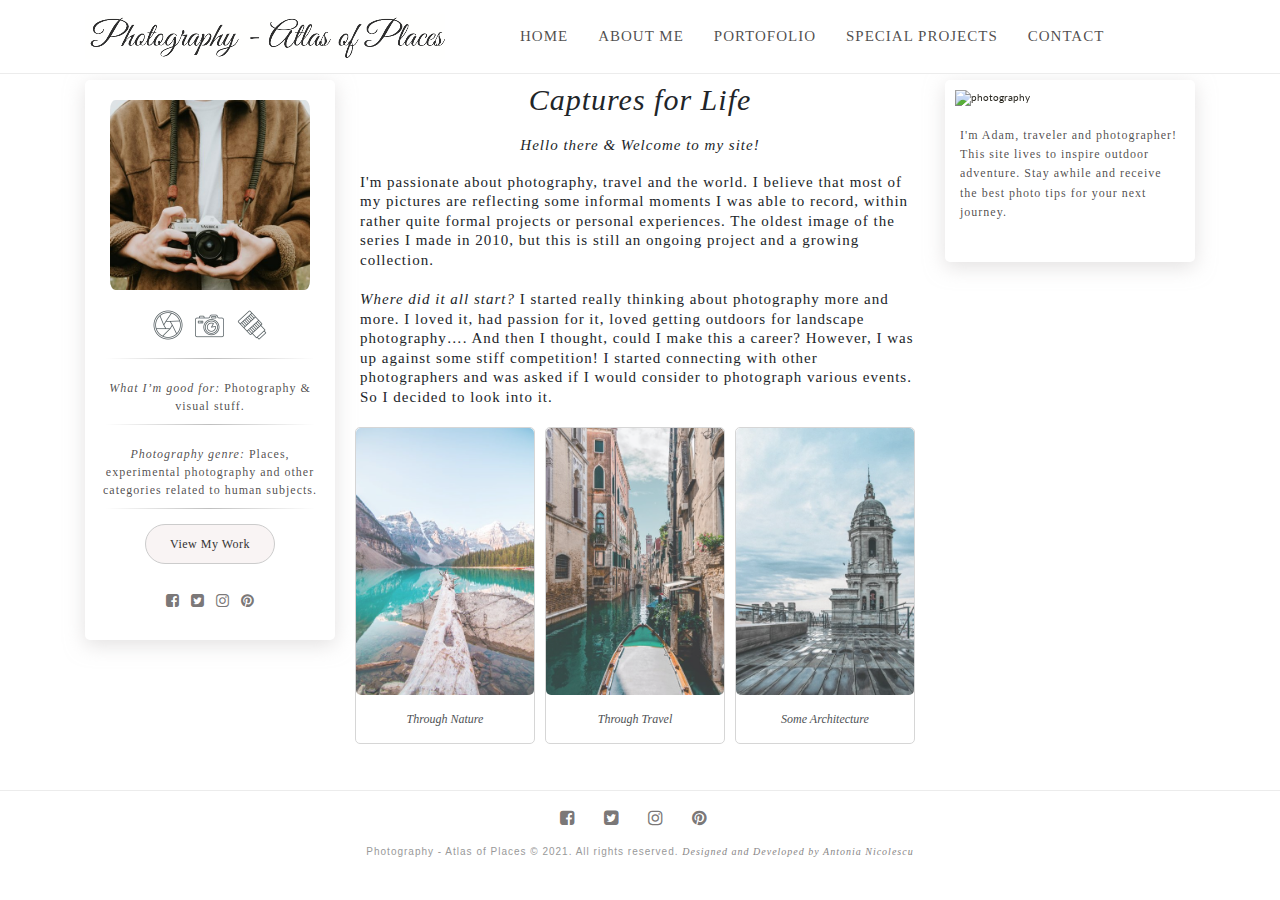
==== commit 4d54647a: "project update with JavaScript" ====
--- a/index.html
+++ b/index.html
@@ -20,7 +20,7 @@
     <nav class="navbar navbar-expand-lg">
       <div class="container">
         <a class="navbar-brand" href="index.html">
-          <img src="img/Logo (3)resized.jpg" alt="Logo" />
+          <img src="images/Logo (3)resized.jpg" alt="Logo" />
         </a>
         <button
           class="navbar-toggler"
@@ -58,11 +58,11 @@
     </nav>
 
     <div class="container content">
-      <aside>
+      <aside class="index">
         <div class="sticky">
           <div class="avatar">
             <img
-              src="img/photographer.jpg"
+              src="images/photographer.jpg"
               alt="camera photo"
               class="img-responsive"
             />
@@ -71,13 +71,13 @@
           <div class="icons">
             <ul>
               <li>
-                <img src="img/pic.jpg" alt="picture" />
+                <img src="images/pic.jpg" alt="picture" />
               </li>
               <li>
-                <img src="img/camara.jpg" alt="camera" />
+                <img src="images/camara.jpg" alt="camera" />
               </li>
               <li>
-                <img src="img/obiectiv-camara.jpg" alt="obiectiv-camera" />
+                <img src="images/obiectiv-camara.jpg" alt="obiectiv-camera" />
               </li>
             </ul>
           </div>
@@ -146,37 +146,37 @@
 
         <div class="gallery-section">
           <div class="gallery">
+            <a target="_parent" href="aboutme.html">
+              <img
+                src="images/gallery photo (3).jpg"
+                alt="Forest"
+                class="img-responsive"
+              />
+            </a>
+            <div class="desc">Through Nature</div>
+          </div>
+
+          <div class="gallery">
             <a target="_parent" href="portofolio.html">
               <img
-                src="img/gallery photo (1).jpg"
+                src="images/gallery photo (2).jpg"
+                alt="Travel"
+                class="img-responsive"
+              />
+            </a>
+            <div class="desc">Through Travel</div>
+          </div>
+
+          <div class="gallery">
+            <a target="_parent" href="specialprojects.html">
+              <img
+                src="images/gallery photo (1).jpg"
                 alt="Architecture"
                 class="img-responsive"
               />
             </a>
             <div class="desc">Some Architecture</div>
           </div>
-
-          <div class="gallery">
-            <a target="_parent" href="portofolio.html">
-              <img
-                src="img/gallery photo (2).jpg"
-                alt="Travel"
-                class="img-responsive"
-              />
-            </a>
-            <div class="desc">Through Travel</div>
-          </div>
-
-          <div class="gallery">
-            <a target="_parent" href="portofolio.html">
-              <img
-                src="img/gallery photo (3).jpg"
-                alt="Forest"
-                class="img-responsive"
-              />
-            </a>
-            <div class="desc">Through Nature</div>
-          </div>
         </div>
       </main>
 
@@ -185,7 +185,7 @@
           <div class="row">
             <div class="container">
               <div class="row">
-                <!-- start slider1 -->
+                <!-- start section-sliders -->
                 <div class="col-sm-12 col-md-12 col-lg-12">
                   <div id="poza1" class="carousel slide" data-ride="carousel">
                     <div class="carousel-inner">
@@ -234,7 +234,7 @@
                     </div>
                   </div>
                 </div>
-                <!-- end slider1 -->
+                <!-- end section-sliders -->
               </div>
             </div>
             <div class="about">
--- a/css/style.css
+++ b/css/style.css
@@ -86,15 +86,13 @@
   left: 0;
   right: 0;
 }
-
 .navbar-brand img {
   width: auto;
   height: auto;
 }
 .navbar-collapse {
-  padding: 0 4rem;
-}
-
+  padding: 0 5rem;
+}
 li.nav-item a {
   text-transform: uppercase;
   color: rgba(31, 29, 29, 0.8);
@@ -279,6 +277,7 @@
 aside .sticky .fa-pinterest:hover {
   color: #bd081c;
 }
+
 .about p {
   font-family: "Open Sans";
   font-size: 1.2rem;
@@ -389,10 +388,13 @@
   font-family: "Poppins", sans-serif;
   font-weight: 400;
   font-size: 1rem;
+  letter-spacing: 1px;
   color: #999;
   margin-bottom: 0.5rem;
 }
 footer span {
+  font-size: 1rem;
+  font-weight: 400;
   font-style: italic;
   font-family: "Playfair Display", serif;
   letter-spacing: 1px;
@@ -420,6 +422,154 @@
   );
 }
 
+.section-descript {
+  font-size: 1.5rem;
+  text-align: left;
+  font-weight: 400;
+  font-family: "Open Sans";
+  line-height: 1.3;
+  letter-spacing: 1px;
+  padding: 1.5rem;
+}
+
+.gallery_images {
+  margin: 1rem 10rem;
+}
+
+.gallery_images img {
+  transition: 1s;
+  padding: 1.5rem;
+  width: 20rem;
+  height: 27rem;
+}
+.gallery_images img:hover {
+  filter: grayscale(100%);
+  transform: scale(1.1);
+}
+/*end ABOUT ME*/
+
+/*start PORTOFOLIO*/
+.container .content {
+  display: flex;
+  flex: 1;
+  align-items: center;
+  align-content: center;
+  padding: 1.5rem;
+}
+article .single-post {
+  display: flex;
+  justify-content: center;
+  align-content: center;
+  align-items: center;
+}
+article .single-post:first-child {
+  margin-top: 1rem;
+}
+
+article .single-post:last-child {
+  margin-bottom: 1.5rem;
+}
+article .post img {
+  display: block;
+  width: 45rem;
+  height: 45rem;
+}
+article div.header-post {
+  margin: -57px 8px 0;
+  background: #ffffff;
+  box-shadow: 0 5px 20px rgba(199, 196, 196, 0.5);
+  border-radius: 2px;
+  padding: 1rem;
+  z-index: 99;
+  position: relative;
+  opacity: 0.8;
+  transition: opacity 0.3s;
+}
+article div.header-post:hover {
+  opacity: 0.5;
+}
+div.header-post h2 {
+  font-family: "Open Sans";
+  font-size: 1.5rem;
+  letter-spacing: 0.5px;
+  font-weight: 400;
+  font-style: italic;
+  color: #333;
+  text-align: center;
+  cursor: pointer;
+}
+/*end PORTOFOLIO*/
+
+/*start SPECIAL PROJECTS*/
+.wrapper {
+  display: grid;
+  grid-template-columns: 1fr 5fr;
+  grid-gap: 1rem;
+  overflow: hidden;
+  padding: 2rem;
+}
+.wrapper img {
+  display: block;
+  margin: 0 auto;
+  max-width: 100%;
+}
+
+.gallerys_img {
+  width: auto;
+  height: auto;
+  border-radius: 3px;
+  box-shadow: 0 1px 4px rgb(0 0 0 / 20%);
+  object-fit: cover;
+}
+
+.list a {
+  height: 20rem;
+  display: flex;
+  margin-bottom: 10px;
+}
+.list_img {
+  object-fit: cover;
+  filter: saturate(0);
+  transition: 0.3s ease all;
+}
+.list_img:hover {
+  transform: scale(1.05);
+  filter: saturate(1);
+}
+/*end SPECIAL PROJECTS*/
+
+/*start CONTACT*/
+h1.title {
+  font-size: 5rem;
+  line-height: 7rem;
+}
+.section-text p,
+.row h6,
+p.contact {
+  font-size: 1.5rem;
+  text-align: left;
+  font-weight: 400;
+  font-family: "Open Sans";
+  line-height: 1.3;
+  letter-spacing: 1px;
+  opacity: 0.9;
+  padding-bottom: 1.5rem;
+}
+.row h6 {
+  text-transform: uppercase;
+  font-weight: 400;
+  padding-bottom: 1rem;
+}
+span.details {
+  font-size: 1.5rem;
+  text-align: left;
+  font-weight: 700;
+  padding-bottom: 1rem;
+}
+.row .aside {
+  margin-top: 1rem;
+  padding-left: 15rem;
+}
 .widget-title {
   color: #000;
   font: 11px Montserrat, arial, sans-serif;
@@ -432,6 +582,7 @@
 }
 .widget-title span {
   position: relative;
+  z-index: 99;
   top: -7px;
   padding: 0 10px;
   background: #fff;
@@ -440,6 +591,7 @@
   width: 100%;
   height: 50vh;
   position: relative;
+  z-index: 999;
 }
 .slide01.animate .image-slider {
   position: relative;
@@ -480,142 +632,6 @@
     left: -450px;
   }
 }
-.section-descript {
-  font-size: 1.5rem;
-  text-align: left;
-  font-weight: 400;
-  font-family: "Open Sans";
-  line-height: 1.3;
-  letter-spacing: 1px;
-  padding: 1.5rem;
-}
-/*end ABOUT ME*/
-
-/*start PORTOFOLIO*/
-.container .content {
-  display: flex;
-  flex: 1;
-  align-items: center;
-  align-content: center;
-  padding: 1.5rem;
-}
-article .single-post {
-  display: flex;
-  justify-content: center;
-  align-content: center;
-  align-items: center;
-}
-article .single-post:first-child {
-  margin-top: 1rem;
-}
-
-article .single-post:last-child {
-  margin-bottom: 1.5rem;
-}
-article .post img {
-  display: block;
-  width: 45rem;
-  height: 45rem;
-}
-article div.header-post {
-  margin: -57px 8px 0;
-  background: #ffffff;
-  box-shadow: 0 5px 20px rgba(199, 196, 196, 0.5);
-  border-radius: 2px;
-  padding: 1rem;
-  z-index: 99;
-  position: relative;
-  opacity: 0.8;
-  transition: opacity 0.3s;
-}
-article div.header-post:hover {
-  opacity: 0.5;
-}
-div.header-post h2 {
-  font-family: "Open Sans";
-  font-size: 1.5rem;
-  letter-spacing: 0.5px;
-  font-weight: 400;
-  font-style: italic;
-  color: #333;
-  text-align: center;
-  cursor: pointer;
-}
-/*end PORTOFOLIO*/
-
-/*start SPECIAL PROJECTS*/
-.wrapper {
-  display: grid;
-  grid-template-columns: 1fr 5fr;
-  grid-gap: 1rem;
-  overflow: hidden;
-  padding: 2rem;
-}
-.wrapper img {
-  display: block;
-  margin: 0 auto;
-  max-width: 100%;
-}
-
-.gallerys_img {
-  scroll-snap-align: start;
-  margin-bottom: 1rem;
-  max-width: 100%;
-  width: auto;
-  height: auto;
-  border-radius: 3px;
-  box-shadow: 0 1px 4px rgb(0 0 0 / 20%);
-  object-fit: cover;
-}
-
-.list a {
-  height: 20rem;
-  display: flex;
-  margin-bottom: 10px;
-}
-.list_img {
-  object-fit: cover;
-  filter: saturate(0);
-  transition: 0.3s ease all;
-}
-.list_img:hover {
-  transform: scale(1.05);
-  filter: saturate(1);
-}
-/*end SPECIAL PROJECTS*/
-
-/*start CONTACT*/
-h1.title {
-  font-size: 5rem;
-  line-height: 7rem;
-}
-.section-text p,
-.row h6,
-p.contact {
-  font-size: 1.5rem;
-  text-align: left;
-  font-weight: 400;
-  font-family: "Open Sans";
-  line-height: 1.3;
-  letter-spacing: 1px;
-  opacity: 0.9;
-  padding-bottom: 1.5rem;
-}
-.row h6 {
-  text-transform: uppercase;
-  font-weight: 400;
-
-  padding-bottom: 1rem;
-}
-span.details {
-  font-size: 1.5rem;
-  text-align: left;
-  font-weight: 700;
-  padding-bottom: 1rem;
-}
-.row .aside {
-  padding-left: 15rem;
-}
 /*end CONTACT*/
 
 /* start Responsive HOMEPAGE */
@@ -626,11 +642,43 @@
   .hide-responsive {
     display: none;
   }
-  aside {
-    width: 20rem;
+  aside.index {
+    width: 25%;
+  }
+  .row .aside {
+    padding-left: 7rem;
   }
 }
 @media (max-width: 767px) {
+  body {
+    padding-top: 5rem;
+  }
+  .navbar-brand img {
+    width: 25rem;
+    height: auto;
+  }
+  aside,
+  .title {
+    margin-top: 0.5rem;
+  }
+  aside.index {
+    width: 38%;
+  }
+  aside div.icons img {
+    max-width: 2.5rem;
+    height: 3.2rem;
+  }
+  .button .btn {
+    width: 10rem;
+  }
+  h1.title-section::after {
+    bottom: 1rem;
+    left: 6rem;
+    right: 6rem;
+  }
+  .gallery_images {
+    margin: 1rem 4rem;
+  }
   article .post img {
     width: 25rem;
     height: 25rem;
@@ -644,8 +692,12 @@
   .widget-title {
     margin-top: 4rem;
   }
-  .row .aside {
-    padding-left: 10rem;
+  aside.keyframe {
+    width: 55%;
+  }
+  .slide01 {
+    height: 40vh;
+    width: 12.8rem;
   }
 }
 /* end Responsive HOMEPAGE*/
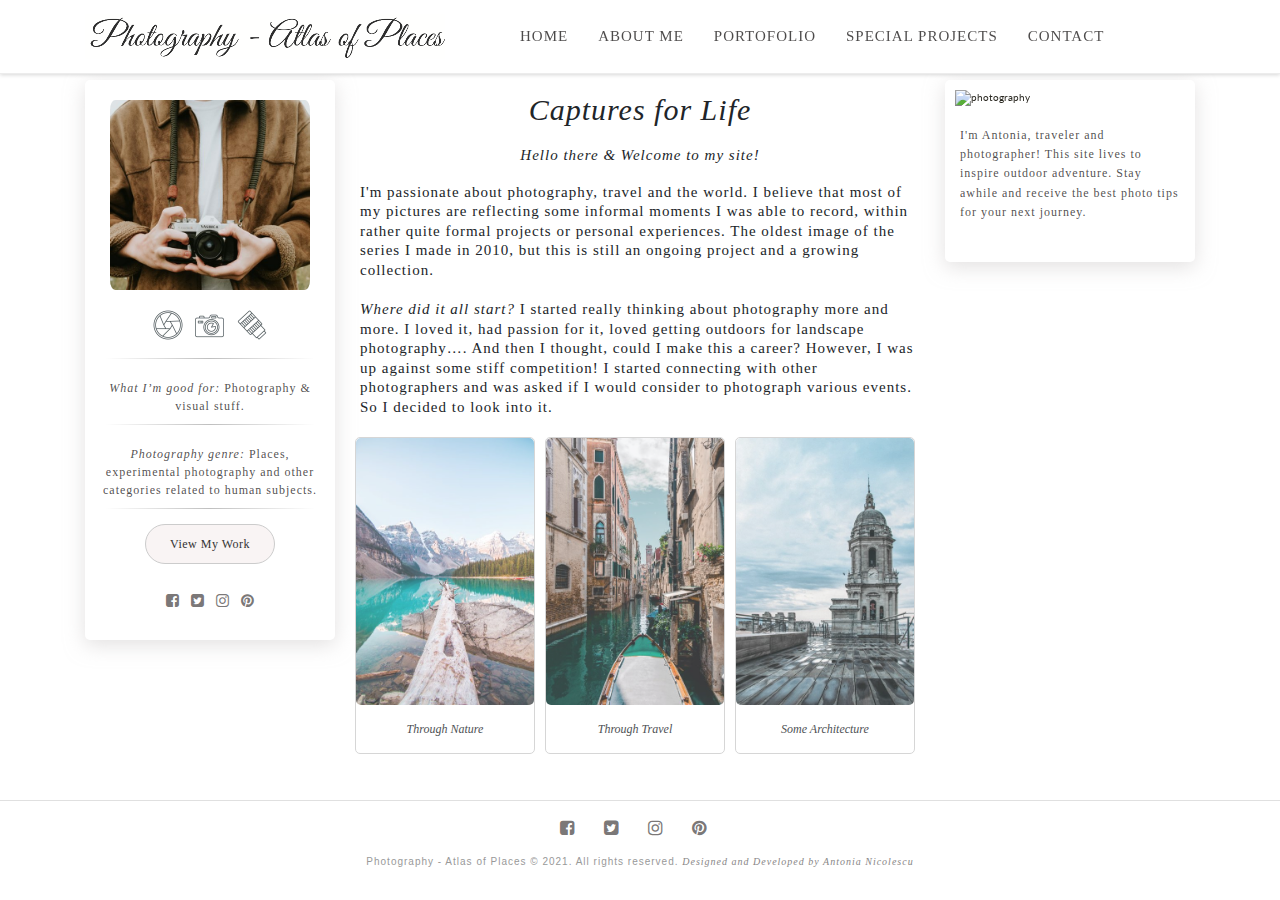
==== commit 8c062b97: "new updates" ====
--- a/index.html
+++ b/index.html
@@ -191,42 +191,42 @@
                     <div class="carousel-inner">
                       <div class="carousel-item active">
                         <img
-                          src="https://images.pexels.com/photos/6108392/pexels-photo-6108392.jpeg?auto=compress&cs=tinysrgb&dpr=1&w=500/400x400"
-                          alt="photography"
-                          class="d-block w-100"
-                        />
-                      </div>
-                      <div class="carousel-item">
-                        <img
-                          src="https://images.unsplash.com/photo-1551314683-910ce92bed59?ixid=MXwxMjA3fDB8MHxzZWFyY2h8Mjc1fHxwaG90b2dyYXBoZXJ8ZW58MHx8MHw%3D&ixlib=rb-1.2.1&auto=format&fit=crop&w=500&q=60/500x500"
-                          alt="photography"
-                          class="d-block w-100"
-                        />
-                      </div>
-                      <div class="carousel-item">
-                        <img
-                          src="https://images.unsplash.com/photo-1518437042148-3e377ea057df?ixid=MXwxMjA3fDB8MHxzZWFyY2h8MTV8fHBob3RvZ3JhcGhlcnxlbnwwfHwwfA%3D%3D&ixlib=rb-1.2.1&auto=format&fit=crop&w=500&q=60/500x500"
-                          alt="photography"
-                          class="d-block w-100"
-                        />
-                      </div>
-                      <div class="carousel-item">
-                        <img
-                          src="https://images.unsplash.com/photo-1550840545-2b26707eee92?ixid=MXwxMjA3fDB8MHxzZWFyY2h8OTF8fGNhbWVyYSUyMHBob3RvfGVufDB8fDB8&ixlib=rb-1.2.1&auto=format&fit=crop&w=500&q=60/500x500"
-                          alt="photography"
-                          class="d-block w-100"
-                        />
-                      </div>
-                      <div class="carousel-item">
-                        <img
-                          src="https://images.unsplash.com/photo-1605325811498-79372c930a3f?ixid=MXwxMjA3fDB8MHxzZWFyY2h8NTZ8fHBob3RvZ3JhcGhlcnxlbnwwfHwwfA%3D%3D&ixlib=rb-1.2.1&auto=format&fit=crop&w=500&q=60/500x500"
-                          alt="photography"
-                          class="d-block w-100"
-                        />
-                      </div>
-                      <div class="carousel-item">
-                        <img
-                          src="https://images.unsplash.com/photo-1564647318295-30ec5f4c7c13?ixid=MXwxMjA3fDB8MHxzZWFyY2h8MTAxfHxwaG90b2dyYXBoZXJ8ZW58MHx8MHw%3D&ixlib=rb-1.2.1&auto=format&fit=crop&w=500&q=60/500x500"
+                          src="https://images.pexels.com/photos/5870335/pexels-photo-5870335.jpeg?auto=compress&cs=tinysrgb&dpr=2&h=650&w=940/500x500"
+                          alt="photography"
+                          class="d-block w-100"
+                        />
+                      </div>
+                      <div class="carousel-item">
+                        <img
+                          src="https://images.pexels.com/photos/5235778/pexels-photo-5235778.jpeg?auto=compress&cs=tinysrgb&dpr=1&w=500/400x400"
+                          alt="photography"
+                          class="d-block w-100"
+                        />
+                      </div>
+                      <div class="carousel-item">
+                        <img
+                          src="https://images.pexels.com/photos/3038085/pexels-photo-3038085.jpeg?auto=compress&cs=tinysrgb&dpr=1&w=500/500x500"
+                          alt="photography"
+                          class="d-block w-100"
+                        />
+                      </div>
+                      <div class="carousel-item">
+                        <img
+                          src="https://images.pexels.com/photos/10139467/pexels-photo-10139467.jpeg?auto=compress&cs=tinysrgb&dpr=1&w=500/500x500"
+                          alt="photography"
+                          class="d-block w-100"
+                        />
+                      </div>
+                      <div class="carousel-item">
+                        <img
+                          src="https://images.pexels.com/photos/3589903/pexels-photo-3589903.jpeg?auto=compress&cs=tinysrgb&dpr=1&w=500/500x500"
+                          alt="photography"
+                          class="d-block w-100"
+                        />
+                      </div>
+                      <div class="carousel-item">
+                        <img
+                          src="https://images.pexels.com/photos/7015070/pexels-photo-7015070.jpeg?auto=compress&cs=tinysrgb&dpr=1&w=500/500x500"
                           alt="photography"
                           class="d-block w-100"
                         />
@@ -239,9 +239,9 @@
             </div>
             <div class="about">
               <p>
-                I'm Adam, traveler and photographer! This site lives to inspire
-                outdoor adventure. Stay awhile and receive the best photo tips
-                for your next journey.
+                I'm Antonia, traveler and photographer! This site lives to
+                inspire outdoor adventure. Stay awhile and receive the best
+                photo tips for your next journey.
               </p>
             </div>
           </div>
--- a/css/style.css
+++ b/css/style.css
@@ -29,7 +29,7 @@
 }
 
 body {
-  padding-top: 7rem;
+  padding-top: 8rem;
   font-family: "Lato", sans-serif;
 }
 h1 {
@@ -77,6 +77,7 @@
   color: rgba(250, 249, 249, 0.8);
   font-size: 1.8rem;
   border-bottom: 1px solid #ececec;
+  box-shadow: rgba(0, 0, 0, 0.16) 0px 1px 4px;
 }
 .navbar {
   position: fixed;
@@ -109,8 +110,9 @@
   color: rgb(182, 175, 175);
 }
 span.navbar-toggler-icon {
-  border: 1px dotted rgb(136, 134, 134);
+  border: 2px dotted rgb(27, 25, 25);
   cursor: pointer;
+  outline: unset;
 }
 /*end header*/
 
@@ -349,16 +351,16 @@
 footer {
   display: block;
   position: relative;
-  width: 100%;
-  height: 9rem;
   bottom: 0;
   left: 0;
   right: 0;
+  width: 100%;
+  height: 6rem;
   padding: 1rem 1.5rem 0;
-  overflow: hidden;
   font-size: 1rem;
   background-color: #ffffff;
-  border-top: 0.5px solid #ececec;
+  border-top: 1.5px solid rgba(99, 99, 99, 0.2);
+  text-align: center;
 }
 footer ul.social-list {
   text-align: center;
@@ -518,7 +520,7 @@
   width: auto;
   height: auto;
   border-radius: 3px;
-  box-shadow: 0 1px 4px rgb(0 0 0 / 20%);
+  box-shadow: rgba(0, 0, 0, 0.15) 1.95px 1.95px 2.6px;
   object-fit: cover;
 }
 
@@ -557,7 +559,6 @@
 }
 .row h6 {
   text-transform: uppercase;
-  font-weight: 400;
   padding-bottom: 1rem;
 }
 span.details {
